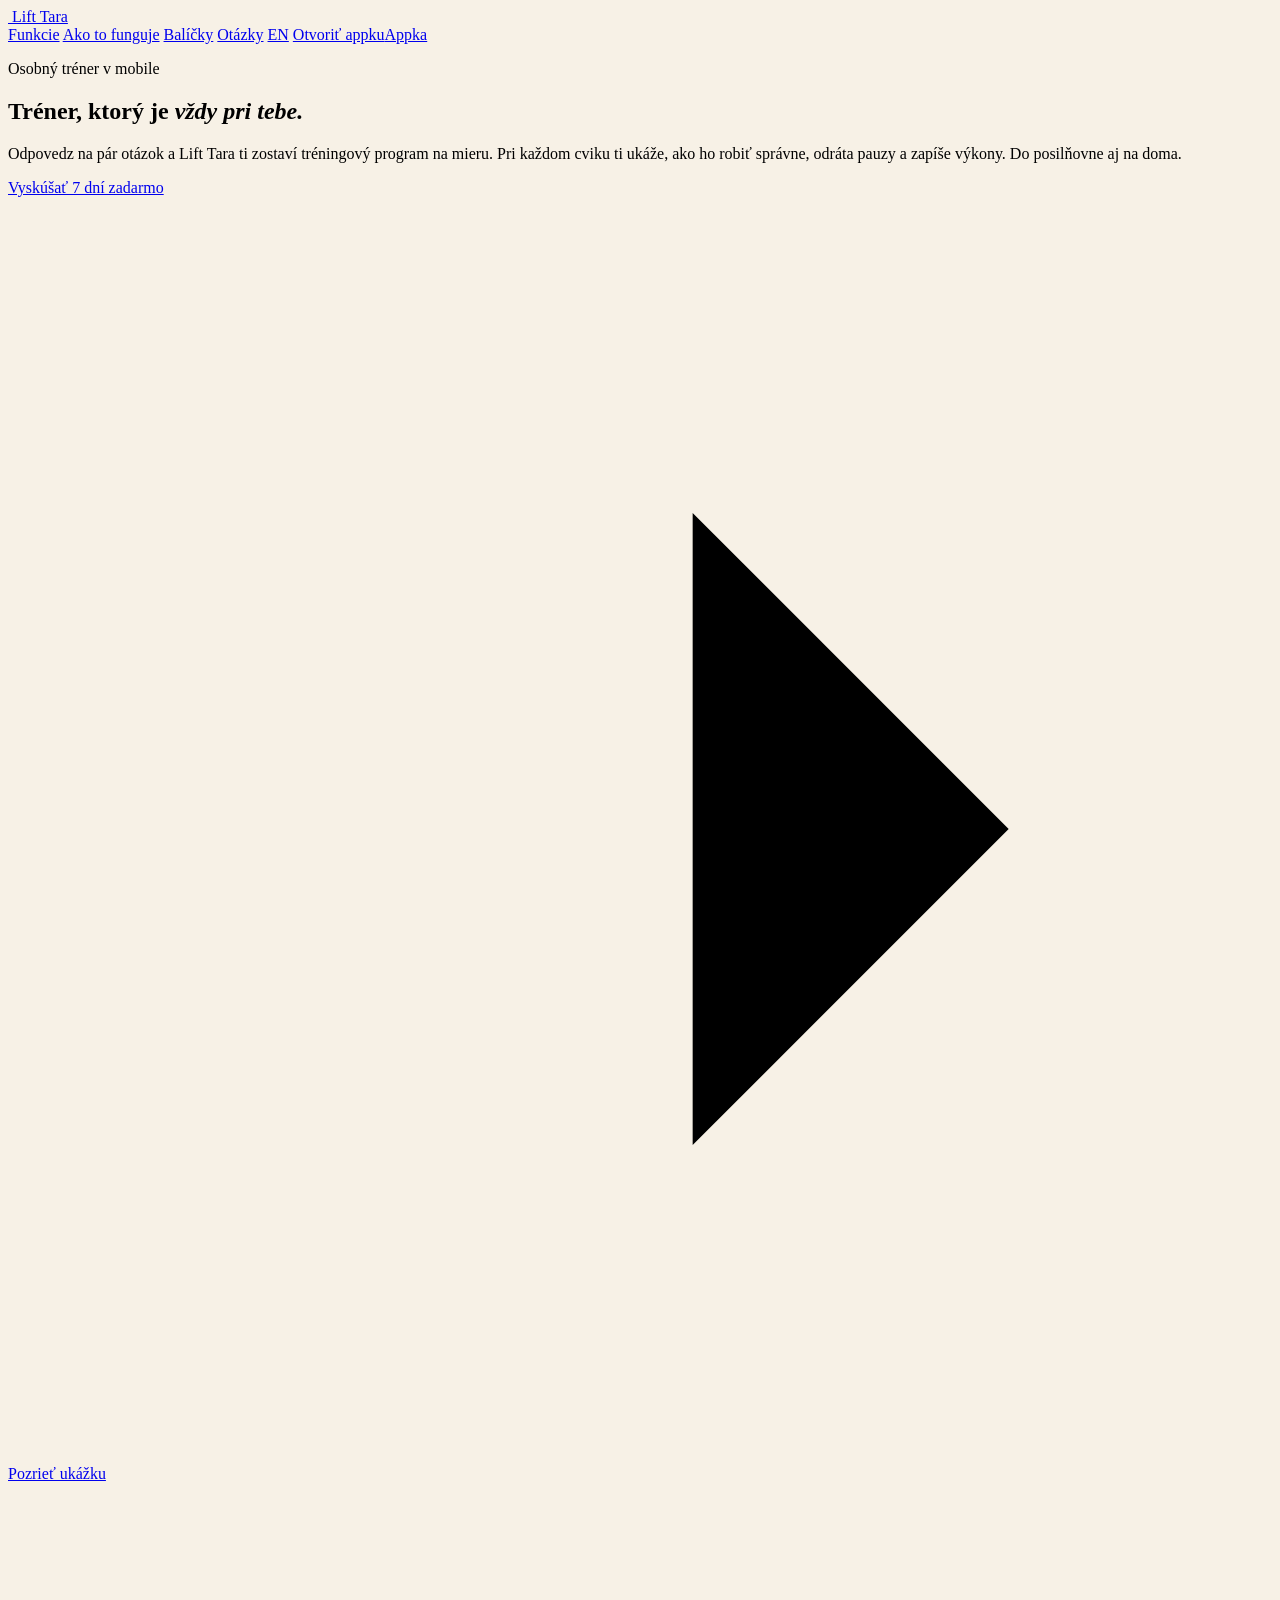
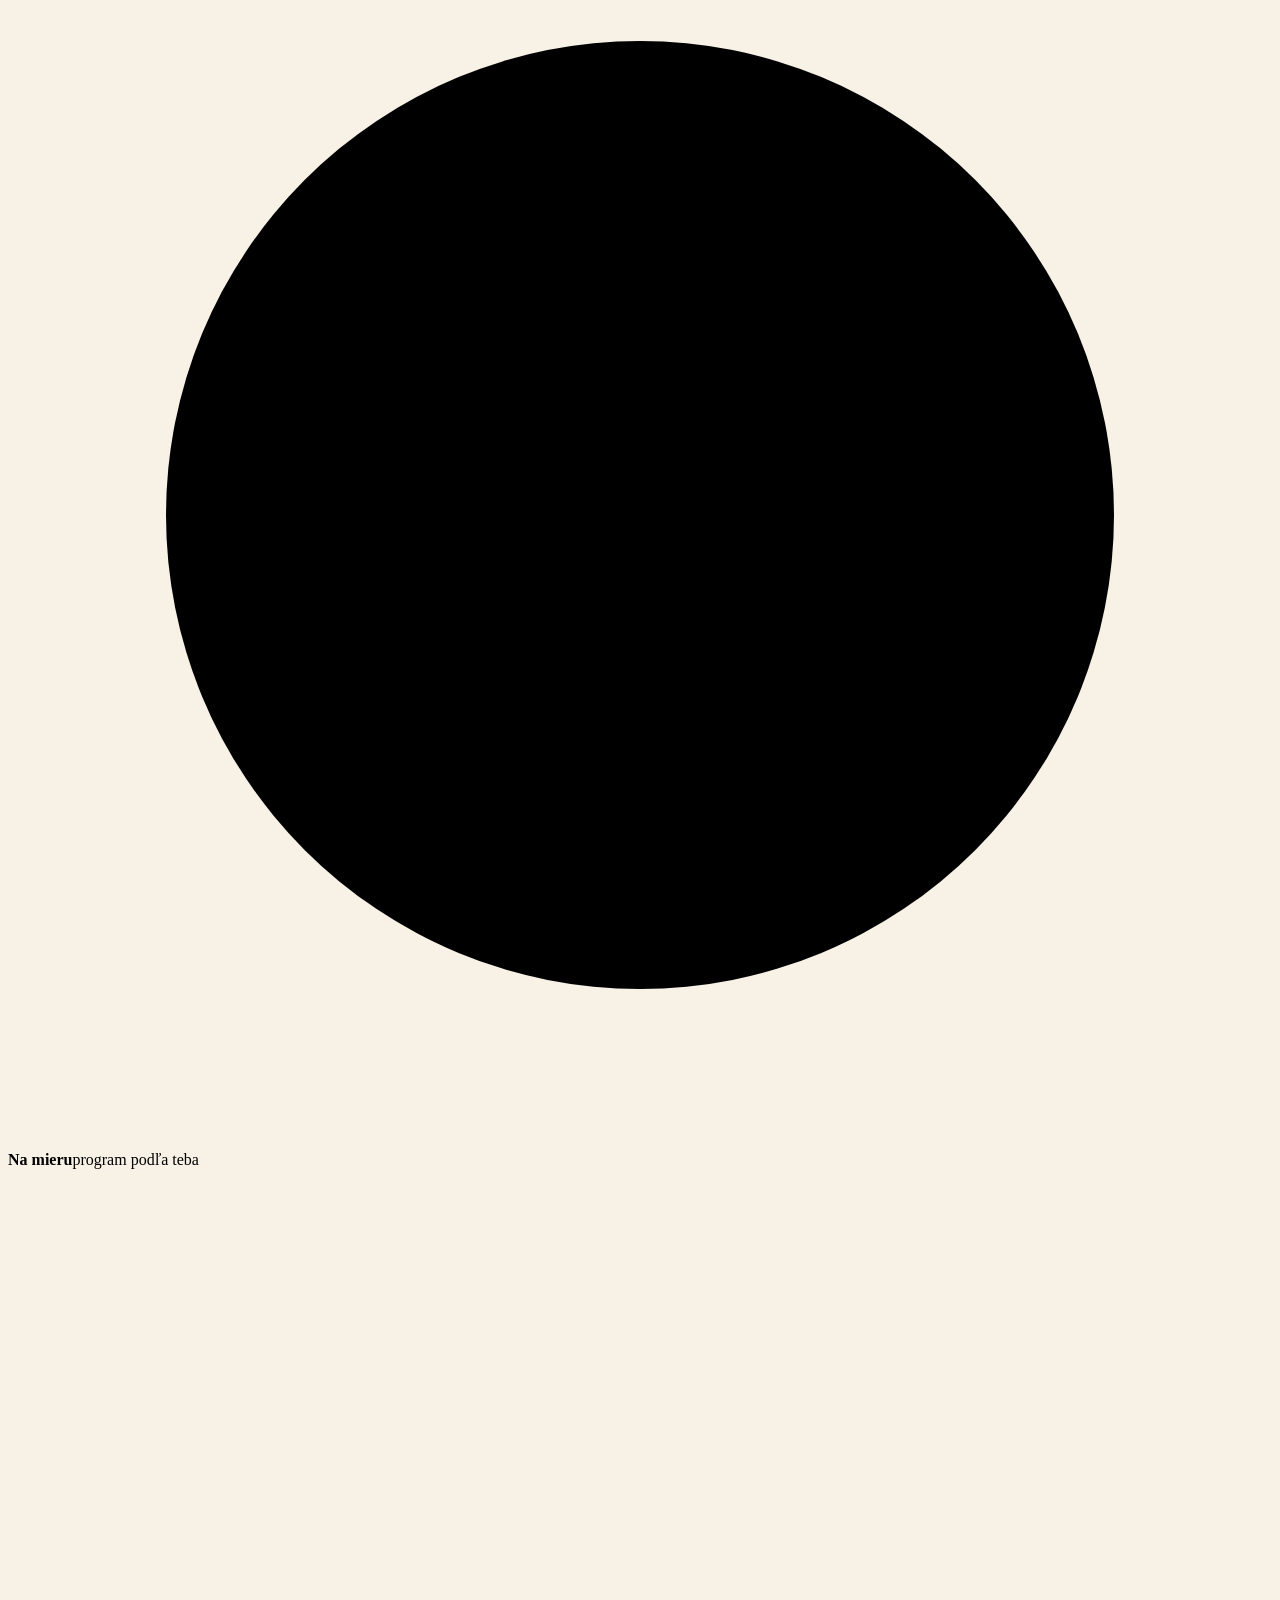
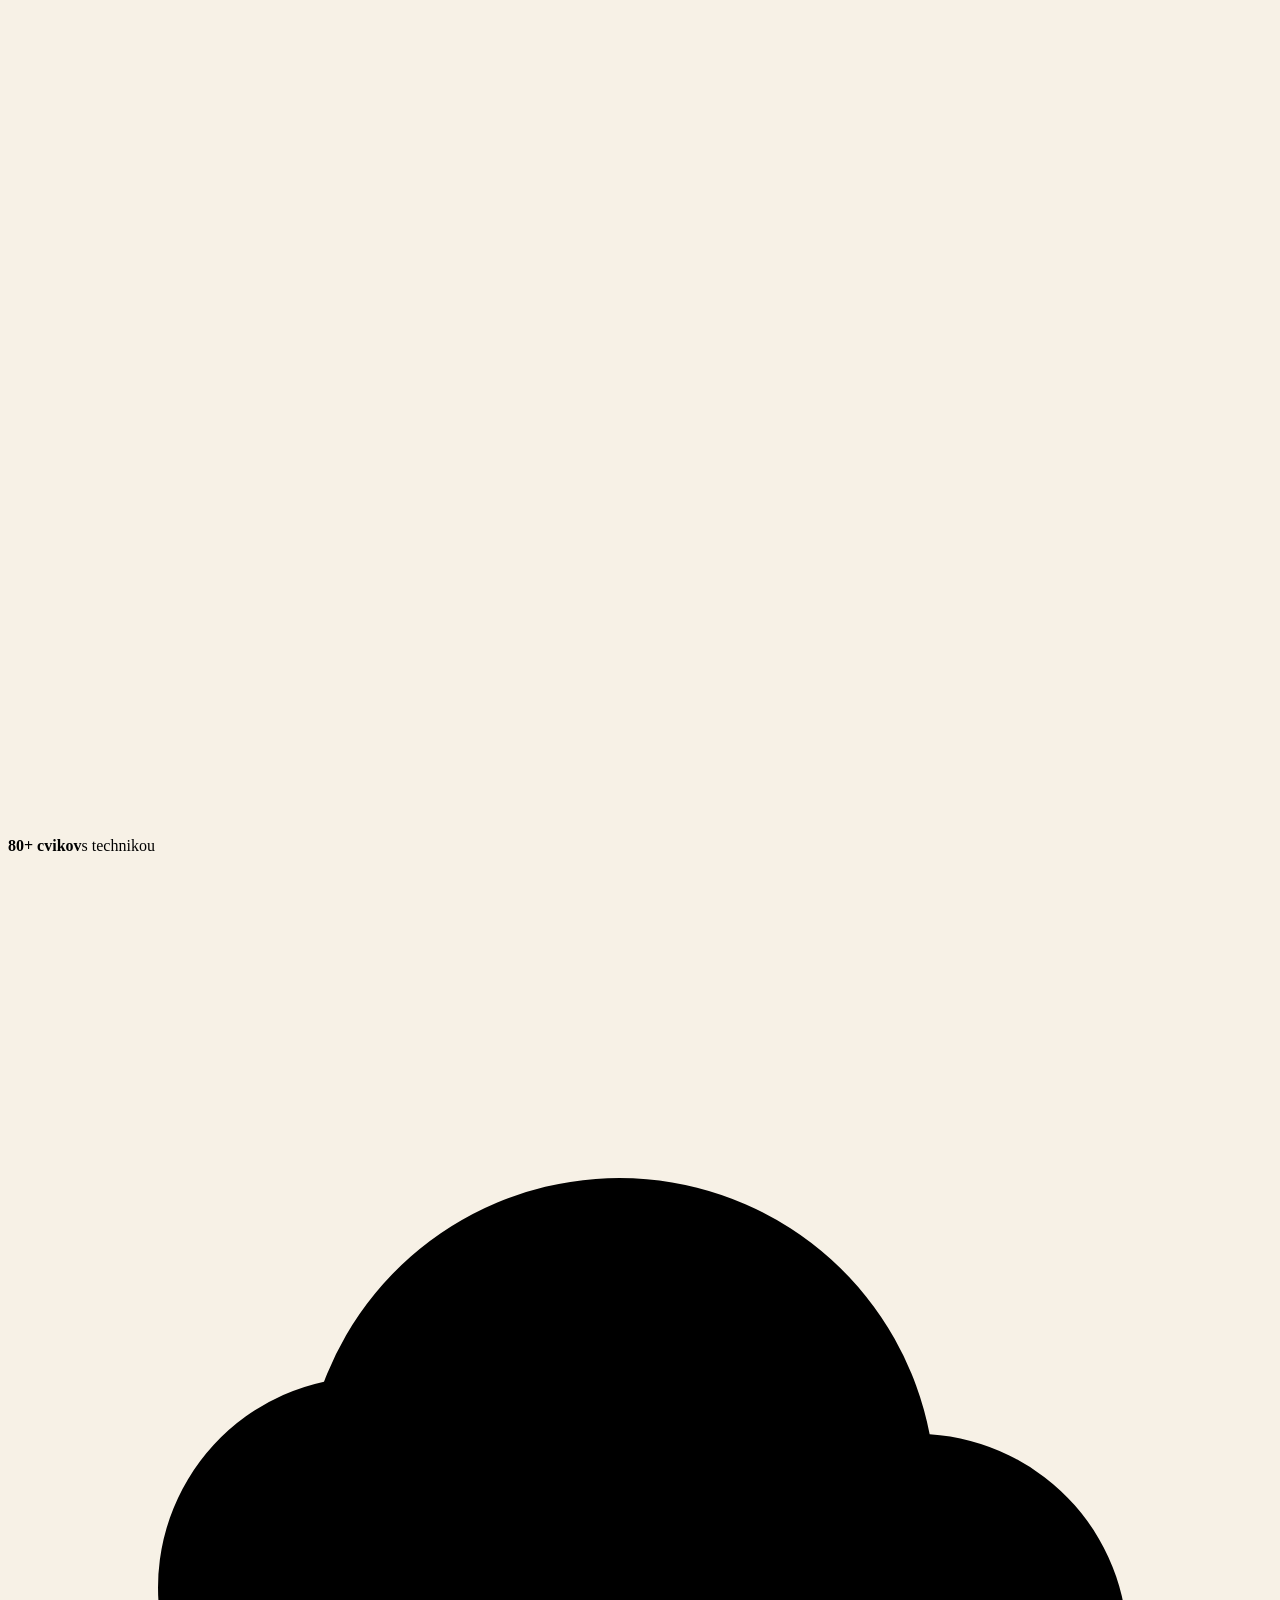
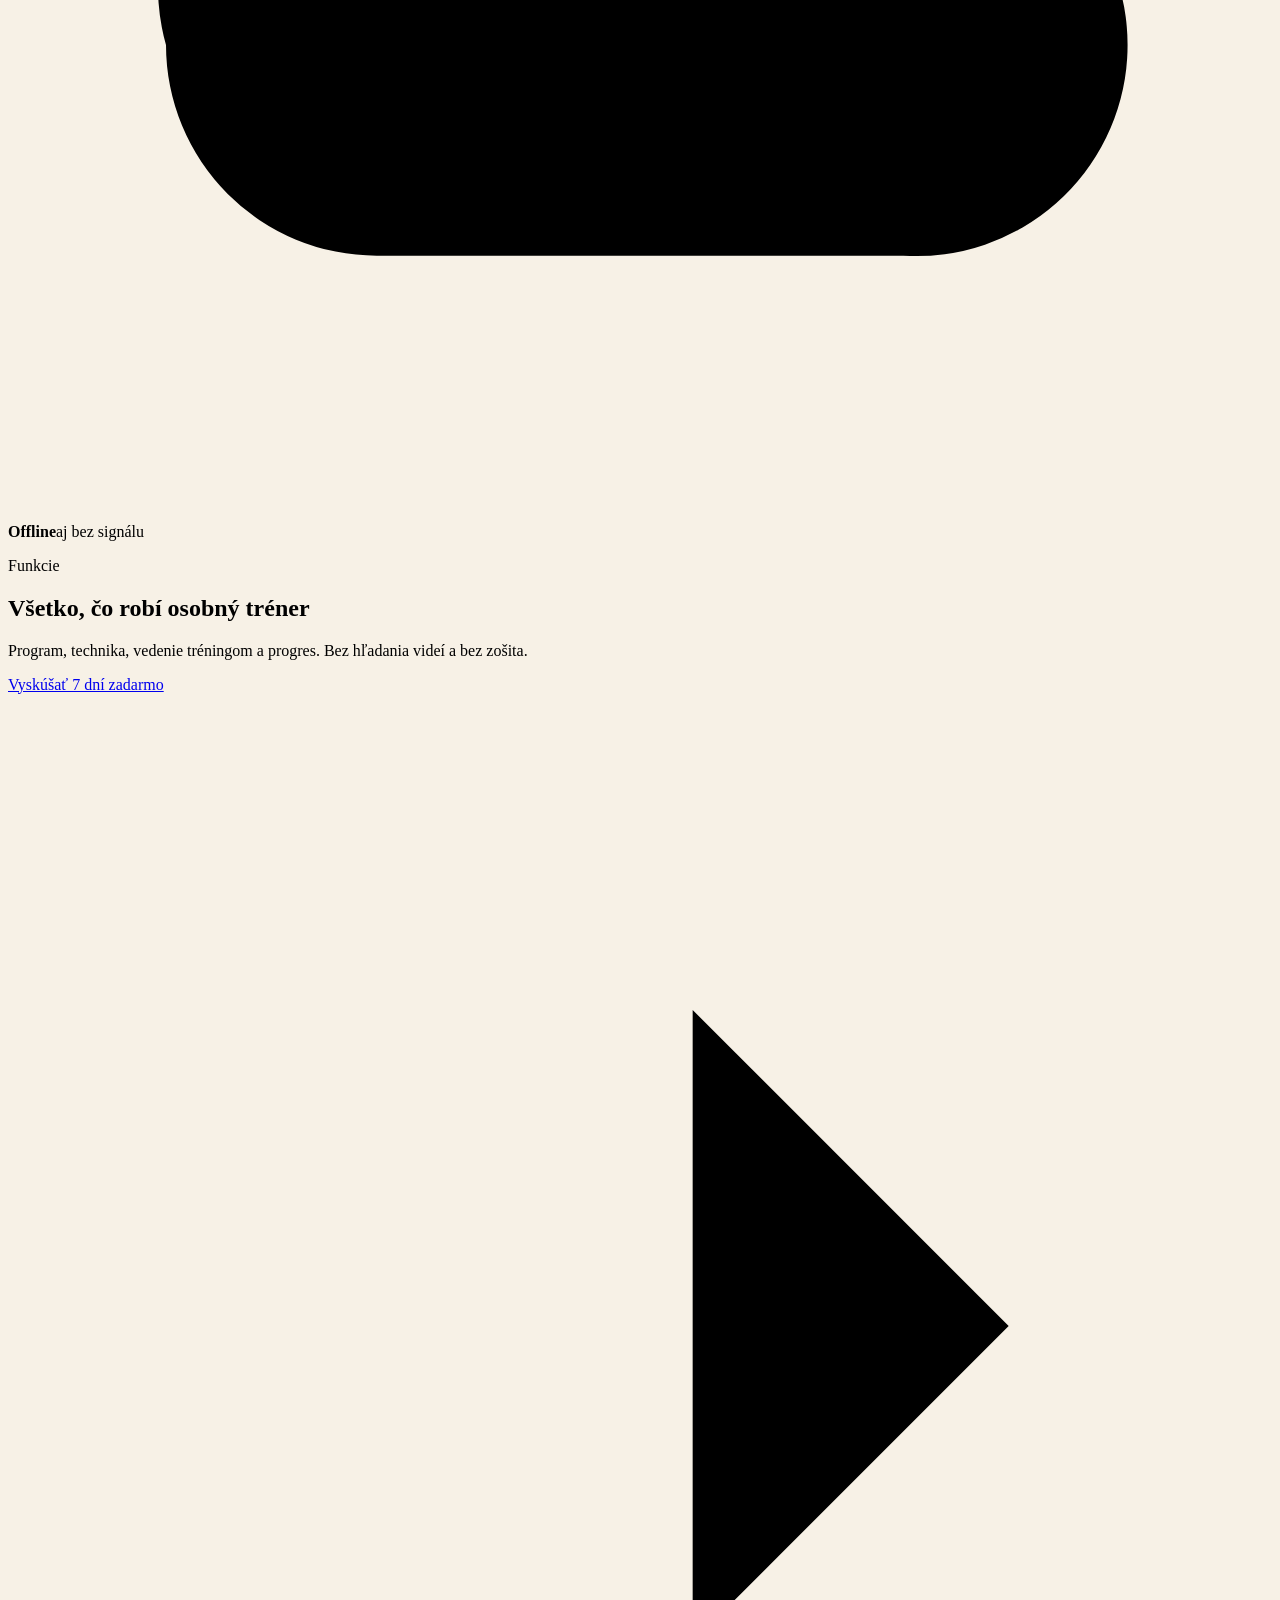
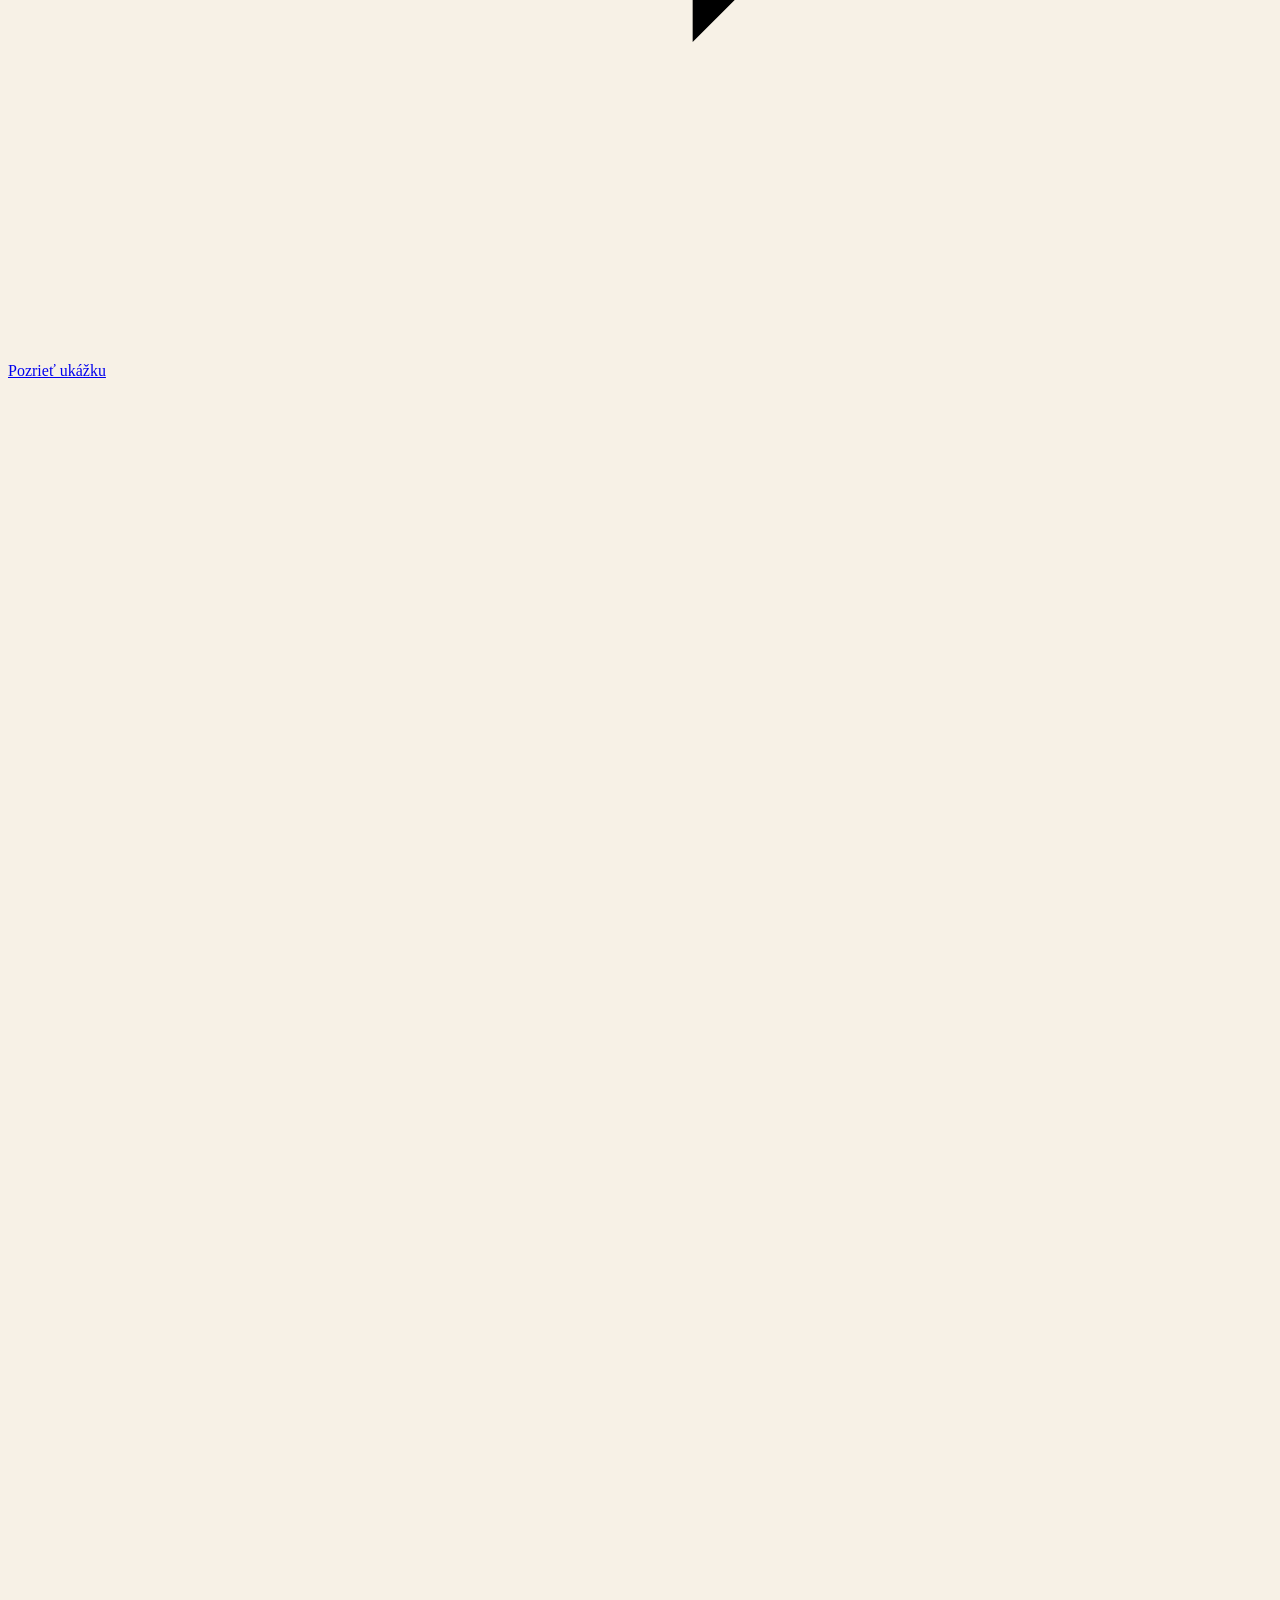
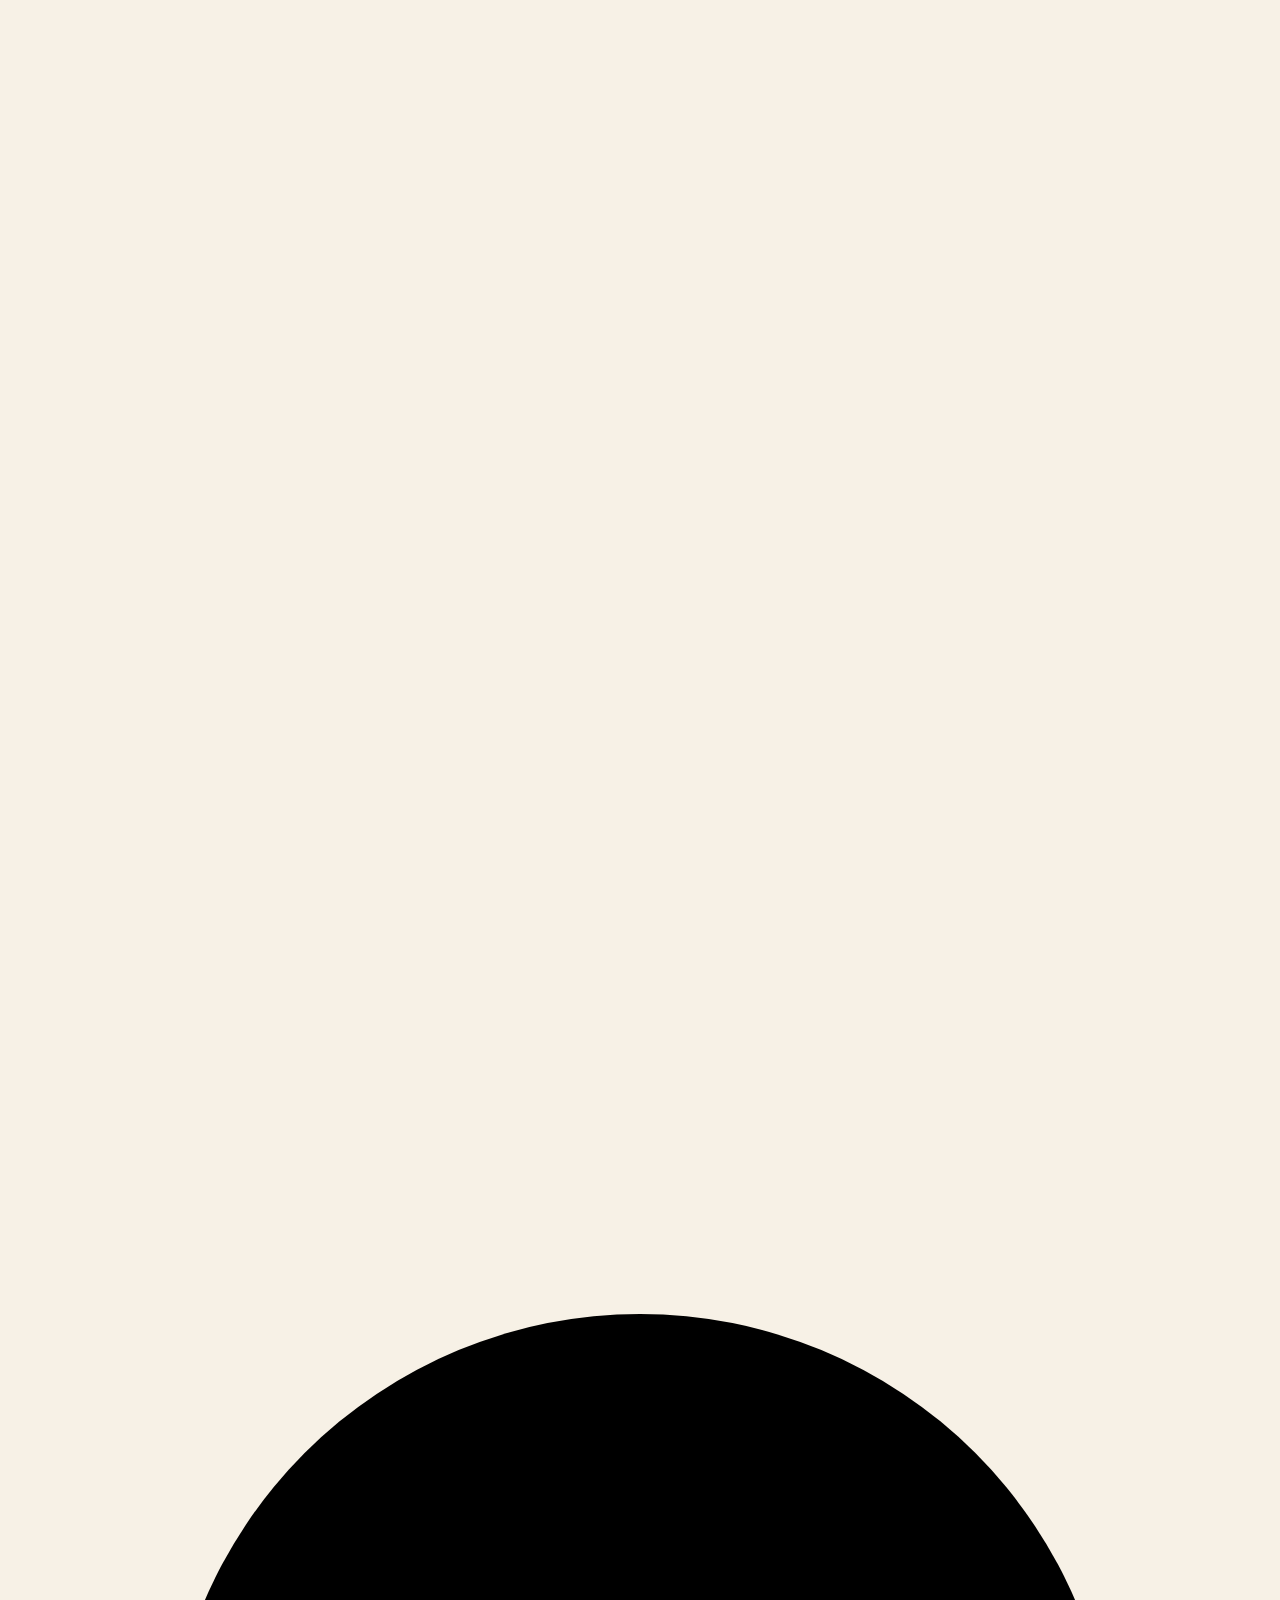
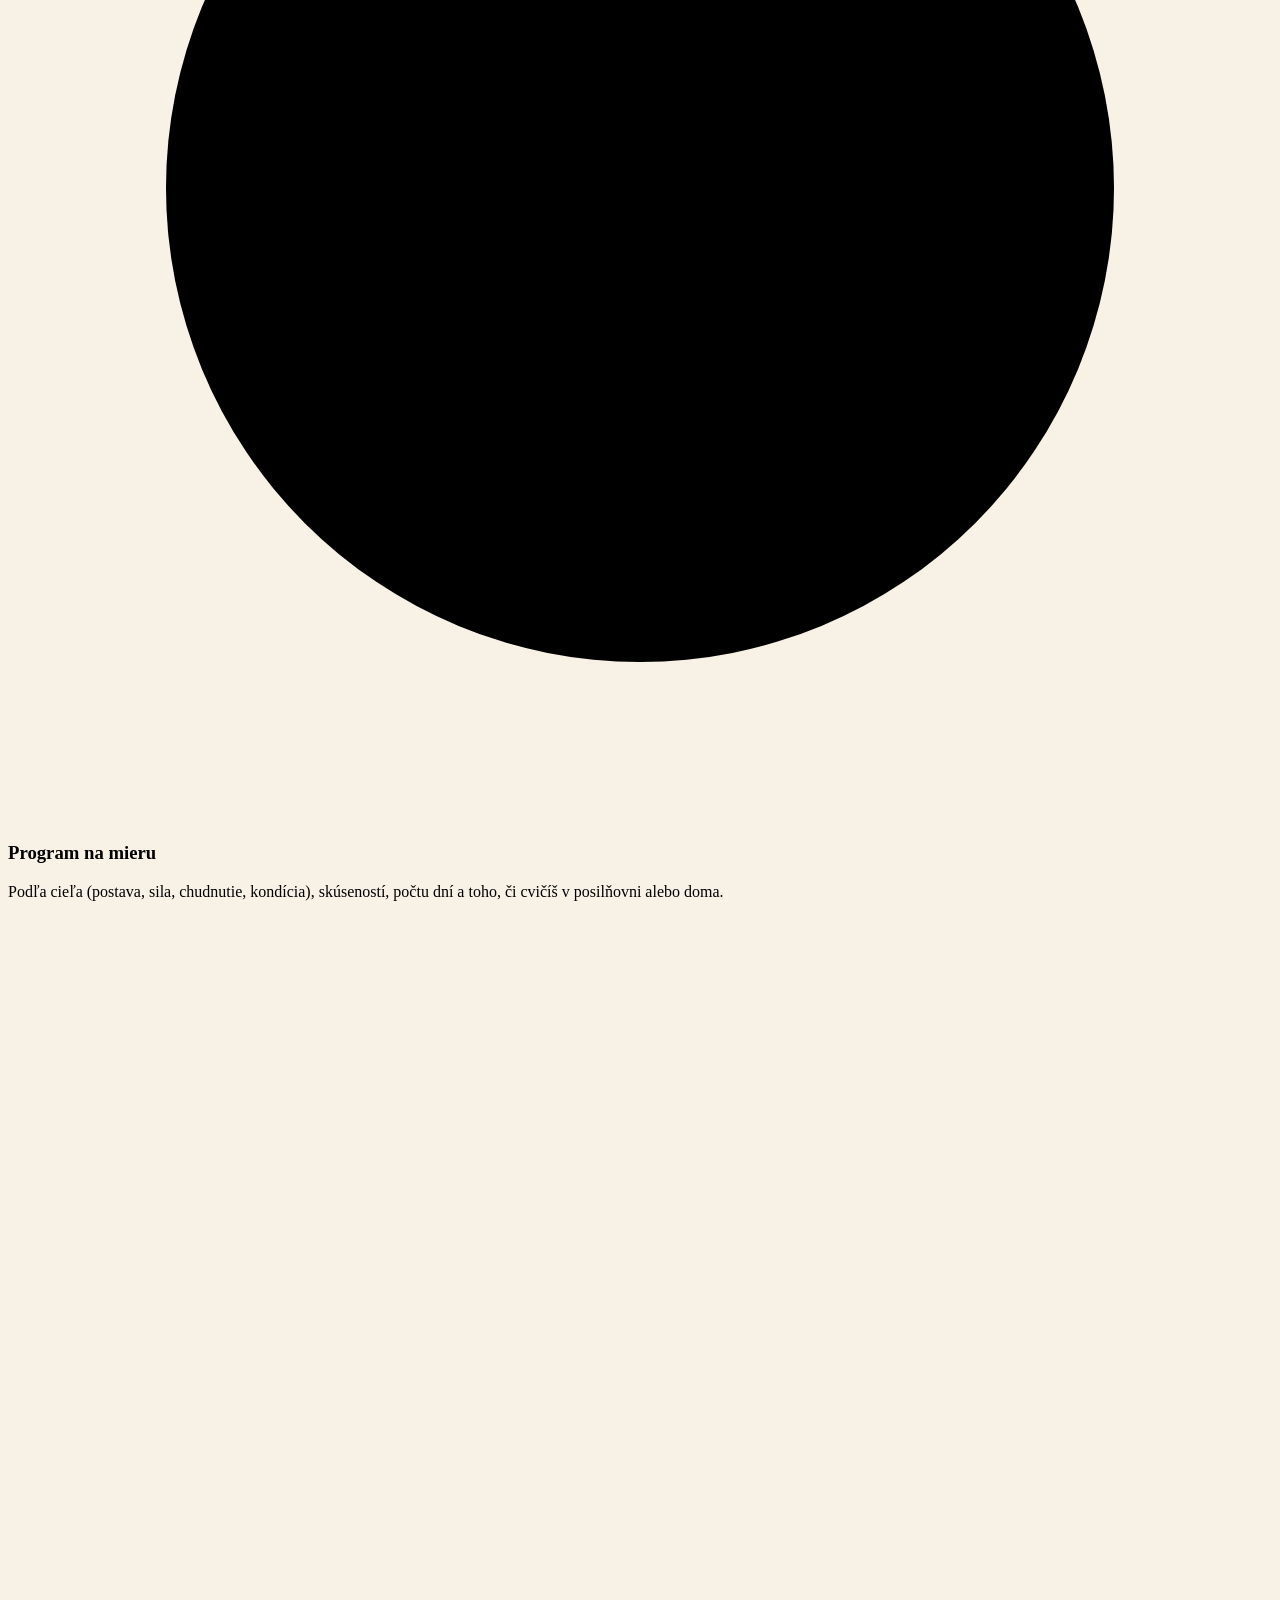
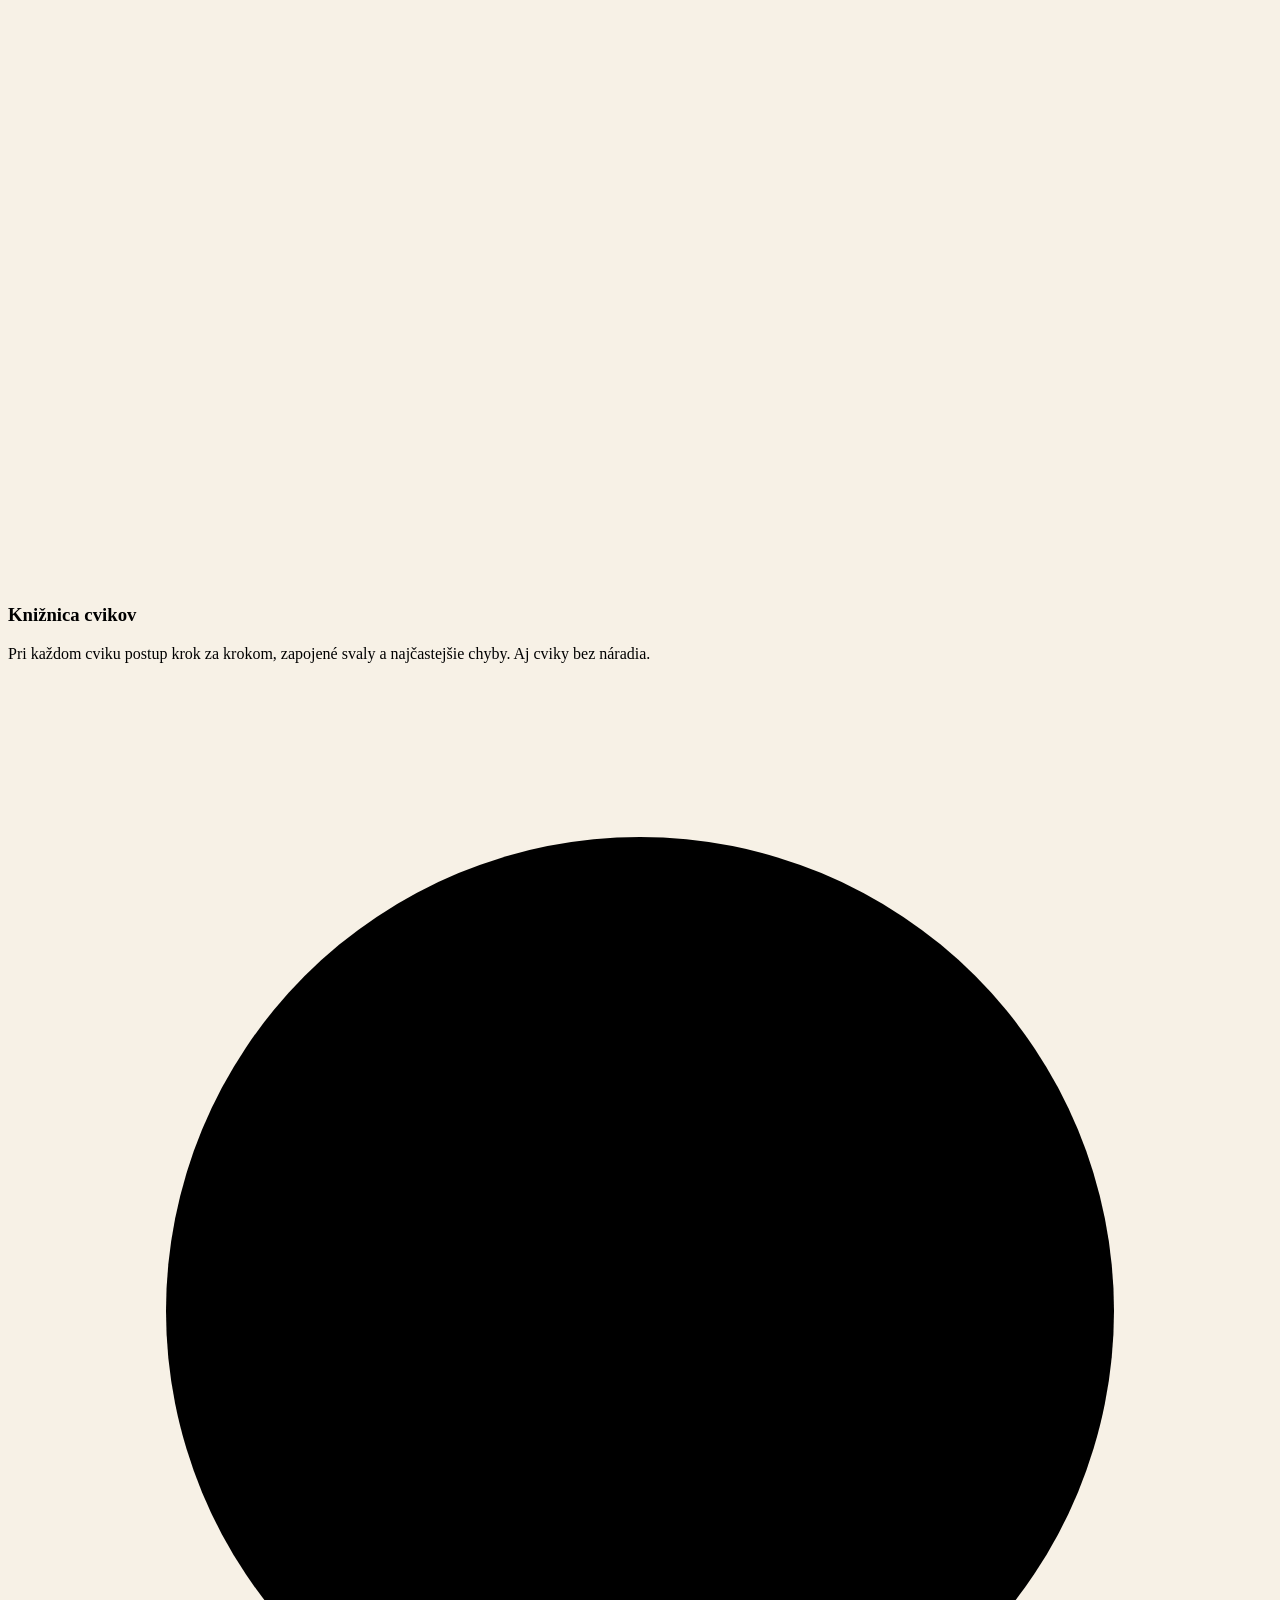
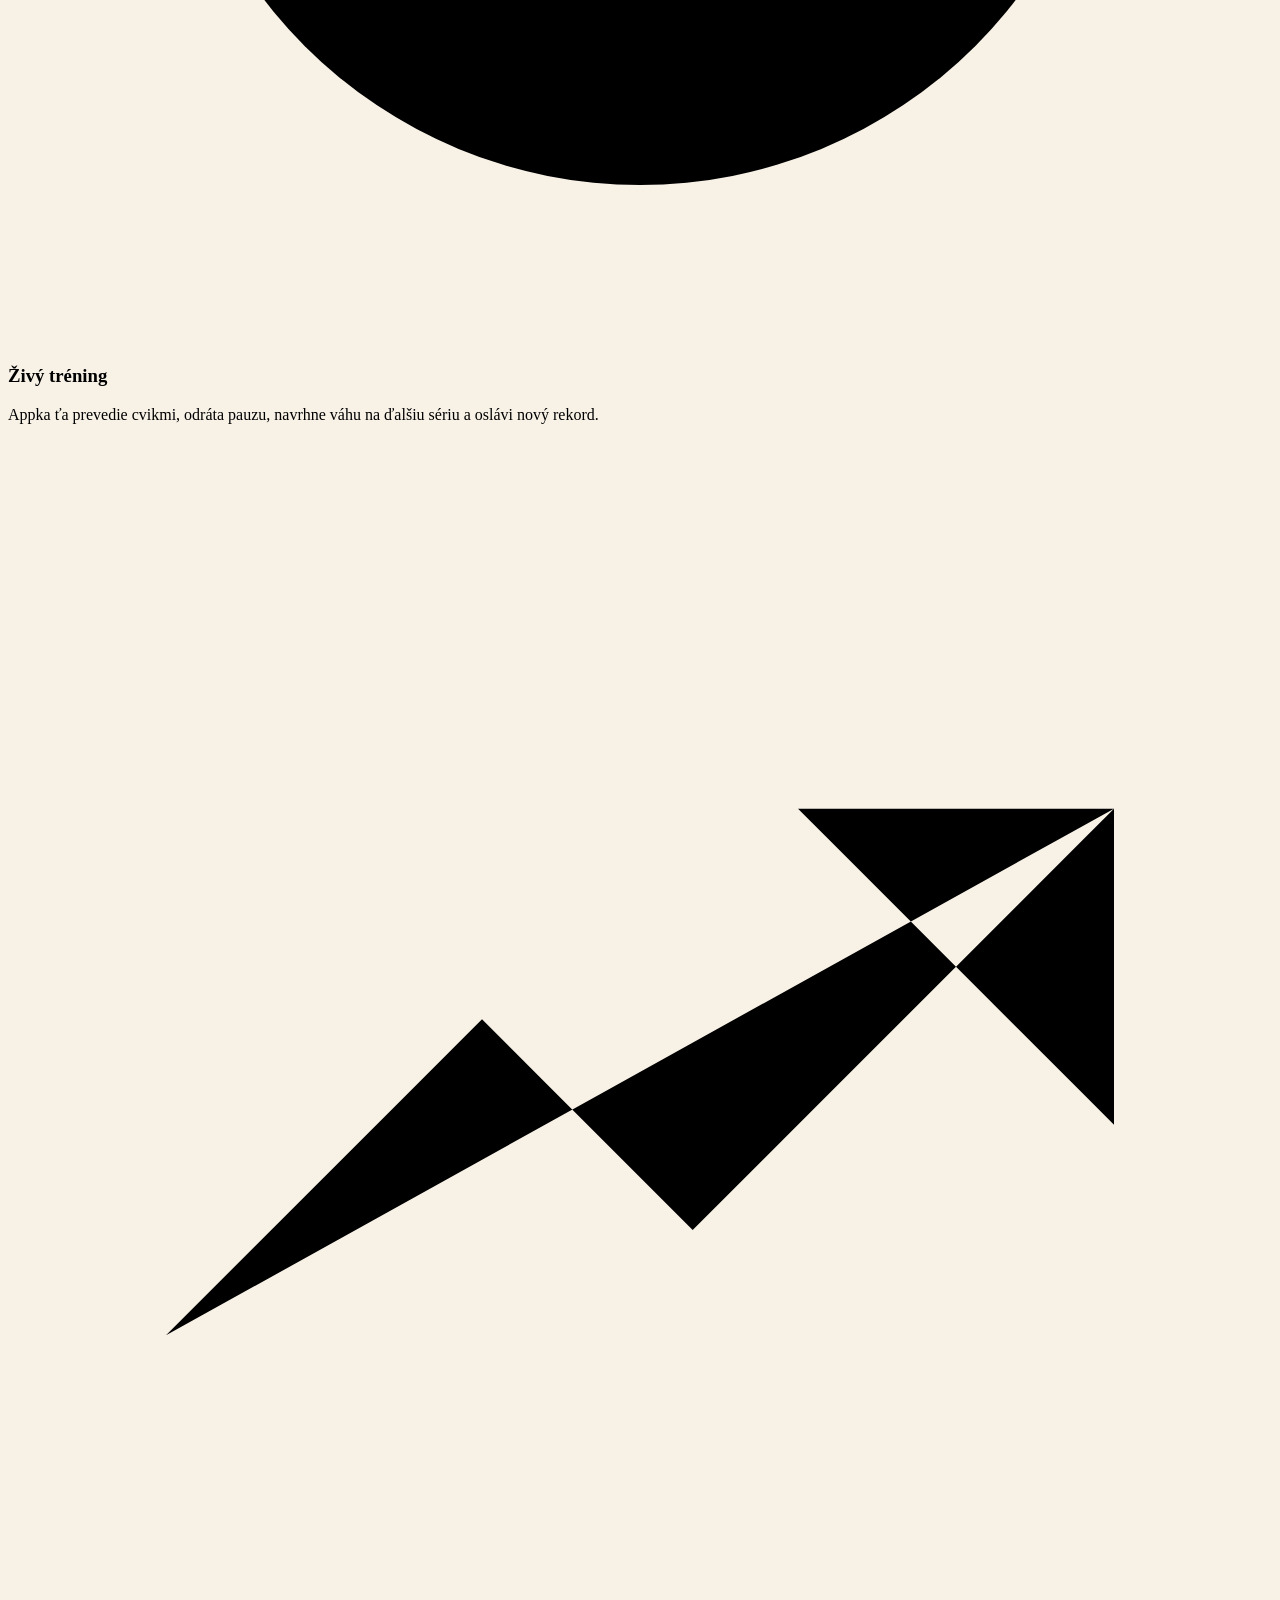
==== index.html @ 12bf4230 "Nový náhľadový obrázok odkazu (Lift Tara namiesto trénerskej verzie) Co-Authored-By: Claude Opus 5.5" ====
<!doctype html>
<html lang="sk">
<head>
  <meta charset="utf-8">
  <meta name="viewport" content="width=device-width, initial-scale=1, viewport-fit=cover">
  <meta http-equiv="Content-Security-Policy" content="default-src 'self'; script-src 'self'; style-src 'self' 'sha256-IAyDNT/6G2NaZTyTSdvAUQ/pFZrWGkqhx0Gfecst/xU='; img-src 'self' data:; font-src 'self'; connect-src 'self'; object-src 'none'; base-uri 'self'; form-action 'self'; upgrade-insecure-requests">
  <title>Lift Tara – osobný tréner v mobile</title>
  <meta name="description" content="Lift Tara je osobný tréner v mobile: tréningový program na mieru tvojmu cieľu, ukážky a technika pri každom cviku, živý tréning a progres. Do posilňovne aj na doma.">
  <meta name="color-scheme" content="dark light">
  <meta name="theme-color" content="#15100e" media="(prefers-color-scheme: dark)">
  <meta name="theme-color" content="#f7f1e6" media="(prefers-color-scheme: light)">
  <link rel="icon" href="icons/icon.svg?v=4" type="image/svg+xml">
  <link rel="apple-touch-icon" href="icons/icon-192.png?v=4">
  <link rel="canonical" href="https://lifttara.github.io/">
  <link rel="alternate" hreflang="sk" href="https://lifttara.github.io/">
  <link rel="alternate" hreflang="en" href="https://lifttara.github.io/en/">
  <link rel="alternate" hreflang="x-default" href="https://lifttara.github.io/">
  <script src="js/lang.js"></script>
  <meta name="robots" content="index, follow, max-image-preview:large">
  <meta property="og:type" content="website">
  <meta property="og:locale" content="sk_SK">
  <meta property="og:site_name" content="Lift Tara">
  <meta property="og:title" content="Lift Tara – osobný tréner v mobile">
  <meta property="og:description" content="Program na mieru, technika pri každom cviku, živý tréning a progres. Vyskúšaj 7 dní zadarmo.">
  <meta property="og:url" content="https://lifttara.github.io/">
  <meta property="og:image" content="https://lifttara.github.io/icons/og.jpg?v=2">
  <meta property="og:image:width" content="1200">
  <meta property="og:image:height" content="630">
  <meta property="og:image:alt" content="Lift Tara">
  <meta name="twitter:card" content="summary_large_image">
  <meta name="twitter:title" content="Lift Tara – osobný tréner v mobile">
  <meta name="twitter:description" content="Program na mieru, technika pri každom cviku, živý tréning a progres. Vyskúšaj 7 dní zadarmo.">
  <meta name="twitter:image" content="https://lifttara.github.io/icons/og.jpg?v=2">
  <link rel="preload" as="image" href="icons/hero.jpg">
  <style>html, body { background: #15100e; } @media (prefers-color-scheme: light) { html, body { background: #f7f1e6; } }</style>
  <link rel="stylesheet" href="css/web.css?v=10">
  <script type="application/ld+json">
[
 {
  "@context": "https://schema.org",
  "@type": "SoftwareApplication",
  "name": "Lift Tara",
  "applicationCategory": "HealthApplication",
  "operatingSystem": "iOS, Android, Windows, macOS (web app)",
  "url": "https://lifttara.github.io/",
  "image": "https://lifttara.github.io/icons/icon-512.png",
  "inLanguage": "sk",
  "description": "Lift Tara je osobný tréner v mobile: tréningový program na mieru tvojmu cieľu, ukážky a technika pri každom cviku, živý tréning a progres. Do posilňovne aj na doma.",
  "offers": [{"@type": "Offer", "name": "Basic", "price": "4.99", "priceCurrency": "EUR"}, {"@type": "Offer", "name": "Medium", "price": "9.99", "priceCurrency": "EUR"}, {"@type": "Offer", "name": "Pro", "price": "14.99", "priceCurrency": "EUR"}]
 },
 {
  "@context": "https://schema.org",
  "@type": "FAQPage",
  "mainEntity": [
 {
  "@type": "Question",
  "name": "Je Lift Tara vhodná pre začiatočníkov?",
  "acceptedAnswer": {
   "@type": "Answer",
   "text": "Áno. V dotazníku zvolíš „Začiatočník“ a dostaneš jednoduchší program s menej sériami. Pri každom cviku je postup krok za krokom a najčastejšie chyby."
  }
 },
 {
  "@type": "Question",
  "name": "Musím chodiť do posilňovne?",
  "acceptedAnswer": {
   "@type": "Answer",
   "text": "Nie. Program sa dá zostaviť aj na doma s jednoručkami alebo úplne bez náradia."
  }
 },
 {
  "@type": "Question",
  "name": "Aký je rozdiel medzi balíčkami?",
  "acceptedAnswer": {
   "@type": "Answer",
   "text": "Basic má hotový program na celé telo, knižnicu cvikov a živý tréning. Medium pridá program na mieru tvojmu cieľu, vlastné tréningy a celý progres. Pro je plná verzia s AI asistentom, ktorého pripravujeme."
  }
 },
 {
  "@type": "Question",
  "name": "Môžem balíček zmeniť alebo zrušiť?",
  "acceptedAnswer": {
   "@type": "Answer",
   "text": "Áno, kedykoľvek v appke v Nastaveniach → Predplatné alebo cez odkaz v e-maile. Ak zrušíš počas 7 dní zadarmo, nezaplatíš nič. Tvoje dáta ostanú uložené."
  }
 },
 {
  "@type": "Question",
  "name": "Treba appku sťahovať z App Store alebo Google Play?",
  "acceptedAnswer": {
   "@type": "Answer",
   "text": "Nie. Lift Tara je webová aplikácia – otvoríš ju v prehliadači a jedným ťuknutím ju pridáš na plochu. Potom sa správa ako bežná appka."
  }
 },
 {
  "@type": "Question",
  "name": "Funguje appka aj bez internetu?",
  "acceptedAnswer": {
   "@type": "Answer",
   "text": "Áno. Tréning aj zápis výkonov fungujú offline a zmeny sa zosynchronizujú, keď sa pripojíš."
  }
 },
 {
  "@type": "Question",
  "name": "Môžem ju používať na mobile aj na počítači?",
  "acceptedAnswer": {
   "@type": "Answer",
   "text": "Áno. Po prihlásení sa program, tréningy aj progres synchronizujú medzi všetkými tvojimi zariadeniami."
  }
 }
]
 }
]
  </script>
</head>
<body>
  <header class="site-top" id="top">
    <div class="wrap">
      <a href="#" class="brand"><img src="icons/icon.svg?v=4" alt=""> Lift Tara</a>
      <nav class="menu" aria-label="Hlavné menu">
        <a href="#funkcie">Funkcie</a>
        <a href="#ako">Ako to funguje</a>
        <a href="#balicky">Balíčky</a>
        <a href="#faq">Otázky</a>
        <a href="en/" class="btn small lang" hreflang="en" lang="en" data-lang="en" aria-label="English version">EN</a>
        <a href="https://lifttara.github.io/app/?lang=sk" class="btn small"><span class="lg">Otvoriť appku</span><span class="sm">Appka</span></a>
      </nav>
    </div>
  </header>

  <main>
    <section class="hero-section">
      <div class="hero-bg" aria-hidden="true"></div>
      <div class="wrap hero-in">
        <p class="eyebrow">Osobný tréner v mobile</p>
        <h1>Tréner, ktorý je <em>vždy pri tebe.</em></h1>
        <p class="lead">Odpovedz na pár otázok a Lift Tara ti zostaví tréningový program na mieru. Pri každom cviku ti ukáže, ako ho robiť správne, odráta pauzy a zapíše výkony. Do posilňovne aj na doma.</p>
        <div class="actions">
          <a href="#balicky" class="btn primary sheen">Vyskúšať 7 dní zadarmo <svg class="i" viewBox="0 0 24 24" aria-hidden="true"><path d="M5 12h14M13 6l6 6-6 6"/></svg></a>
          <a href="https://lifttara.github.io/app/?demo&amp;lang=sk" class="btn glass">Pozrieť ukážku</a>
        </div>
        <div class="tiles"><div class="tile"><span class="ti"><svg class="i" viewBox="0 0 24 24" aria-hidden="true"><circle cx="12" cy="12" r="9"/><circle cx="12" cy="12" r="5"/><circle cx="12" cy="12" r="1.2"/></svg></span><div><b>Na mieru</b><span>program podľa teba</span></div></div><div class="tile"><span class="ti"><svg class="i" viewBox="0 0 24 24" aria-hidden="true"><path d="M6.5 6.5v11M17.5 6.5v11M3.5 9v6M20.5 9v6M6.5 12h11"/></svg></span><div><b>80+ cvikov</b><span>s technikou</span></div></div><div class="tile"><span class="ti"><svg class="i" viewBox="0 0 24 24" aria-hidden="true"><path d="M3 15a4 4 0 0 0 4 4h10a4 4 0 0 0 .5-8A6 6 0 0 0 6 10a4 4 0 0 0-3 5z"/></svg></span><div><b>Offline</b><span>aj bez signálu</span></div></div></div>
      </div>
      <span class="scroll-hint" aria-hidden="true"></span>
    </section>

    <section id="funkcie" class="section">
      <div class="wrap">
        <div class="app-head rv">
          <div>
            <p class="eyebrow">Funkcie</p>
            <h2>Všetko, čo robí osobný tréner</h2>
            <p class="lead">Program, technika, vedenie tréningom a progres. Bez hľadania videí a bez zošita.</p>
            <div class="actions"><a href="#balicky" class="btn primary">Vyskúšať 7 dní zadarmo <svg class="i" viewBox="0 0 24 24" aria-hidden="true"><path d="M5 12h14M13 6l6 6-6 6"/></svg></a><a href="https://lifttara.github.io/app/?demo&amp;lang=sk" class="btn">Pozrieť ukážku</a></div>
          </div>
          <div class="phones" aria-hidden="true">
            <figure class="phone"><img src="icons/screens/a-program.jpg" alt="" loading="lazy" width="600" height="1300"></figure>
            <figure class="phone main"><img src="icons/screens/a-today.jpg" alt="" loading="lazy" width="600" height="1300"></figure>
            <figure class="phone"><img src="icons/screens/a-ex.jpg" alt="" loading="lazy" width="600" height="1300"></figure>
          </div>
        </div>
        <div class="feat-grid">
          <article class="card feat rv"><span class="ic"><svg class="i" viewBox="0 0 24 24" aria-hidden="true"><circle cx="12" cy="12" r="9"/><circle cx="12" cy="12" r="5"/><circle cx="12" cy="12" r="1.2"/></svg></span><h3>Program na mieru</h3><p>Podľa cieľa (postava, sila, chudnutie, kondícia), skúseností, počtu dní a toho, či cvičíš v posilňovni alebo doma.</p></article>
          <article class="card feat rv"><span class="ic"><svg class="i" viewBox="0 0 24 24" aria-hidden="true"><path d="M6.5 6.5v11M17.5 6.5v11M3.5 9v6M20.5 9v6M6.5 12h11"/></svg></span><h3>Knižnica cvikov</h3><p>Pri každom cviku postup krok za krokom, zapojené svaly a najčastejšie chyby. Aj cviky bez náradia.</p></article>
          <article class="card feat rv"><span class="ic"><svg class="i" viewBox="0 0 24 24" aria-hidden="true"><circle cx="12" cy="12" r="9"/><path d="M10 8.5v7l5.5-3.5z"/></svg></span><h3>Živý tréning</h3><p>Appka ťa prevedie cvikmi, odráta pauzu, navrhne váhu na ďalšiu sériu a oslávi nový rekord.</p></article>
          <article class="card feat rv"><span class="ic"><svg class="i" viewBox="0 0 24 24" aria-hidden="true"><path d="M3 17l6-6 4 4 8-8M15 7h6v6"/></svg></span><h3>Rekordy a progres</h3><p>Najlepšia séria pri každom cviku, graf výkonu a história všetkých tréningov.</p></article>
          <article class="card feat rv"><span class="ic"><svg class="i" viewBox="0 0 24 24" aria-hidden="true"><path d="M4 8h3l2-3h6l2 3h3v11H4z"/><circle cx="12" cy="13" r="3.5"/></svg></span><h3>Merania a fotky</h3><p>Váha, obvody a fotky progresu na jednom mieste, s grafom vývoja.</p></article>
          <article class="card feat rv"><span class="ic"><svg class="i" viewBox="0 0 24 24" aria-hidden="true"><path d="M19.5 14.6A7.8 7.8 0 1 1 9.4 4.5a6.3 6.3 0 0 0 10.1 10.1z"/></svg></span><h3>Návyky</h3><p>Kroky, voda a spánok za pár sekúnd denne, s vlastnými cieľmi.</p></article>
          <article class="card feat rv"><span class="ic"><svg class="i" viewBox="0 0 24 24" aria-hidden="true"><path d="M9 5h10M9 12h10M9 19h10M5 5h.01M5 12h.01M5 19h.01"/></svg></span><h3>Obmedzenia</h3><p>Bolí ťa chrbát, kolená alebo ramená? Program vynechá cviky, ktoré by ich zaťažovali.</p></article>
          <article class="card feat rv"><span class="ic"><svg class="i" viewBox="0 0 24 24" aria-hidden="true"><path d="M3 15a4 4 0 0 0 4 4h10a4 4 0 0 0 .5-8A6 6 0 0 0 6 10a4 4 0 0 0-3 5z"/></svg></span><h3>Mobil aj počítač</h3><p>Po prihlásení sa všetko synchronizuje. Funguje aj offline, v slovenčine aj angličtine.</p></article>
        </div>
      </div>
    </section>

    <section id="trening" class="section alt">
      <div class="wrap">
        <div class="app-head reverse rv">
          <div>
            <p class="eyebrow">Počas tréningu</p>
            <h2>Tréning krok za krokom</h2>
            <p class="lead">Ťukni na „Začať tréning“ a appka ťa vedie. Vidíš, čo cvičiť, koľko sérií a s akou váhou. Po sérii odráta pauzu a po tréningu ukáže, ako si sa zlepšil.</p>
            <ul class="checks"><li>Časovač pauzy medzi sériami</li><li>Návrh váhy podľa minulého tréningu</li><li>Oslava osobného rekordu</li><li>Súhrn: čas, série a zdvihnuté kilá</li></ul>
          </div>
          <div class="phones two" aria-hidden="true">
            <figure class="phone main"><img src="icons/screens/a-live.jpg" alt="" loading="lazy" width="600" height="1300"></figure>
            <figure class="phone"><img src="icons/screens/a-progress.jpg" alt="" loading="lazy" width="600" height="1300"></figure>
          </div>
        </div>
      </div>
    </section>

    <section id="greta" class="section">
      <div class="wrap greta-sec">
        <div class="greta-photo rv"><img src="icons/greta/flex.jpg" alt="Babka Greta ukazuje biceps" loading="lazy" width="520" height="578"><span class="tag">BABKA GRETA</span></div>
        <div class="rv">
          <p class="eyebrow">Tvoja motivácia</p>
          <h2>Zoznám sa s babkou Gretou</h2>
          <p class="lead">Greta je maskot Lift Tara. Každý deň ťa v appke prehovorí krátkou hláškou. Program ti zostaví Lift Tara, Greta ťa len nenechá vynechať.</p>
          <div class="quotes">
            <div class="quote-b"><img src="icons/greta/avatar.jpg" alt="" width="44" height="44" loading="lazy"><p>„Kolená von, hrudník hore. Ja drepujem hlbšie aj s vrecom zemiakov.“</p></div>
            <div class="quote-b"><img src="icons/greta/avatar.jpg" alt="" width="44" height="44" loading="lazy"><p>„Rekordy sa nerobia na gauči.“</p></div>
            <div class="quote-b"><img src="icons/greta/avatar.jpg" alt="" width="44" height="44" loading="lazy"><p>„Nevynechávaj. Vymeň. Kto hľadá, nájde spôsob.“</p></div>
          </div>
        </div>
      </div>
    </section>

    <section id="ako" class="section alt">
      <div class="wrap">
        <div class="section-head center rv"><p class="eyebrow">Ako to funguje</p><h2>Začneš za minútu</h2></div>
        <div class="grid3">
          <div class="card step rv"><span class="num">01</span><h3>Vyplň dotazník</h3><p>Cieľ, skúsenosti, koľko dní v týždni chceš cvičiť a kde. Trvá to minútu.</p></div>
          <div class="card step rv"><span class="num">02</span><h3>Dostaneš program</h3><p>Lift Tara zostaví tréningové dni na mieru, so sériami, opakovaniami a pauzami.</p></div>
          <div class="card step rv"><span class="num">03</span><h3>Cvič a sleduj progres</h3><p>Appka ťa prevedie každým tréningom, zapíše výkony a ukáže rekordy.</p></div>
        </div>
      </div>
    </section>

    <section id="balicky" class="section">
      <div class="wrap">
        <div class="section-head center rv"><p class="eyebrow">Balíčky</p><h2>Vyber si, ako veľmi ťa má viesť</h2><p class="lead mx-auto">Každý balíček má 7 dní zadarmo. Zrušiť alebo zmeniť ho môžeš kedykoľvek.</p></div>
        <div class="tiers">
          <article class="card price-card tier tier-basic rv">
            
            <h3>Basic</h3>
            <p class="muted tier-sub">Pre začiatok s hotovým programom.</p>
            <p class="price">4,99 € <span>/ mesiac</span></p>
            <ul class="checks"><li><span>Knižnica 80+ cvikov s technikou a chybami</span></li><li><span>Hotový program na celé telo</span></li><li><span>Živý tréning s časovačom pauzy</span></li><li><span>Zápis výkonov a osobné rekordy</span></li><li><span>Mobil aj počítač, funguje offline</span></li></ul>
            <a href="https://lifttara.github.io/app/?plan=basic&amp;lang=sk" class="btn">Vyskúšať 7 dní zadarmo <svg class="i" viewBox="0 0 24 24" aria-hidden="true"><path d="M5 12h14M13 6l6 6-6 6"/></svg></a>
          </article>
          <article class="card price-card tier tier-medium featured rv">
            <span class="badge">Najobľúbenejší</span>
            <h3>Medium</h3>
            <p class="muted tier-sub">Program na mieru presne pre teba.</p>
            <p class="price">9,99 € <span>/ mesiac</span></p>
            <ul class="checks"><li><span>Všetko z Basic</span></li><li><span>Program na mieru podľa cieľa, miesta a obmedzení</span></li><li><span>2 až 5 tréningových dní, zmena kedykoľvek</span></li><li><span>Vlastné tréningy z knižnice cvikov</span></li><li><span>Grafy, merania, fotky progresu a návyky</span></li></ul>
            <a href="https://lifttara.github.io/app/?plan=medium&amp;lang=sk" class="btn primary">Vyskúšať 7 dní zadarmo <svg class="i" viewBox="0 0 24 24" aria-hidden="true"><path d="M5 12h14M13 6l6 6-6 6"/></svg></a>
          </article>
          <article class="card price-card tier tier-pro rv">
            
            <h3>Pro</h3>
            <p class="muted tier-sub">Plná verzia s AI asistentom.</p>
            <p class="price">14,99 € <span>/ mesiac</span></p>
            <ul class="checks"><li><span>Všetko z Medium</span></li><li><span>AI asistent: technika, strava aj úprava plánu <span class="soon">pripravujeme</span></span></li><li><span>Nové funkcie dostaneš ako prvý</span></li><li><span>Prednostná podpora</span></li></ul>
            <a href="https://lifttara.github.io/app/?plan=pro&amp;lang=sk" class="btn">Vyskúšať 7 dní zadarmo <svg class="i" viewBox="0 0 24 24" aria-hidden="true"><path d="M5 12h14M13 6l6 6-6 6"/></svg></a>
          </article>
        </div>
        <p class="muted tier-note">Ceny sú vrátane DPH, kde sa uplatňuje. Platba kartou, Apple Pay, Google Pay alebo cez PayPal.</p>
      </div>
    </section>

    <section id="instalacia" class="section alt">
      <div class="wrap">
        <div class="section-head center rv"><p class="eyebrow">Inštalácia</p><h2>Bez App Store, priamo na plochu</h2><p class="lead mx-auto">Lift Tara je webová aplikácia. Otvoríš ju v prehliadači a pridáš na plochu – potom sa správa ako bežná appka, aj na celú obrazovku.</p></div>
        <div class="grid3">
          <div class="card rv"><span class="ic"><svg class="i" viewBox="0 0 24 24" aria-hidden="true"><rect x="6" y="2.5" width="12" height="19" rx="3"/><path d="M10.5 18h3"/></svg></span><h3>iPhone</h3><p class="muted m0">V Safari ťukni na <b>Zdieľať</b> → <b>Pridať na plochu</b>.</p></div>
          <div class="card rv"><span class="ic"><svg class="i" viewBox="0 0 24 24" aria-hidden="true"><rect x="6" y="2.5" width="12" height="19" rx="3"/><path d="M10.5 18h3"/></svg></span><h3>Android</h3><p class="muted m0">V Chrome otvor menu <b>⋮</b> → <b>Inštalovať aplikáciu</b>.</p></div>
          <div class="card rv"><span class="ic"><svg class="i" viewBox="0 0 24 24" aria-hidden="true"><rect x="3" y="4" width="18" height="12" rx="2"/><path d="M8 20h8M12 16v4"/></svg></span><h3>Počítač</h3><p class="muted m0">V Chrome alebo Edge klikni na ikonku inštalácie v paneli s adresou.</p></div>
        </div>
      </div>
    </section>

    <section id="faq" class="section">
      <div class="wrap">
        <div class="section-head center rv"><p class="eyebrow">Časté otázky</p><h2>Na čo sa pýtate najčastejšie</h2></div>
        <div class="faq">
          <details class="card rv" open><summary>Je Lift Tara vhodná pre začiatočníkov?</summary><p>Áno. V dotazníku zvolíš „Začiatočník“ a dostaneš jednoduchší program s menej sériami. Pri každom cviku je postup krok za krokom a najčastejšie chyby.</p></details>
          <details class="card rv"><summary>Musím chodiť do posilňovne?</summary><p>Nie. Program sa dá zostaviť aj na doma s jednoručkami alebo úplne bez náradia.</p></details>
          <details class="card rv"><summary>Aký je rozdiel medzi balíčkami?</summary><p>Basic má hotový program na celé telo, knižnicu cvikov a živý tréning. Medium pridá program na mieru tvojmu cieľu, vlastné tréningy a celý progres. Pro je plná verzia s AI asistentom, ktorého pripravujeme.</p></details>
          <details class="card rv"><summary>Môžem balíček zmeniť alebo zrušiť?</summary><p>Áno, kedykoľvek v appke v Nastaveniach → Predplatné alebo cez odkaz v e-maile. Ak zrušíš počas 7 dní zadarmo, nezaplatíš nič. Tvoje dáta ostanú uložené.</p></details>
          <details class="card rv"><summary>Treba appku sťahovať z App Store alebo Google Play?</summary><p>Nie. Lift Tara je webová aplikácia – otvoríš ju v prehliadači a jedným ťuknutím ju pridáš na plochu. Potom sa správa ako bežná appka.</p></details>
          <details class="card rv"><summary>Funguje appka aj bez internetu?</summary><p>Áno. Tréning aj zápis výkonov fungujú offline a zmeny sa zosynchronizujú, keď sa pripojíš.</p></details>
          <details class="card rv"><summary>Môžem ju používať na mobile aj na počítači?</summary><p>Áno. Po prihlásení sa program, tréningy aj progres synchronizujú medzi všetkými tvojimi zariadeniami.</p></details>
        </div>
      </div>
    </section>

    <section id="zacat" class="section">
      <div class="wrap">
        <div class="card end-cta rv">
          <h2>Prvý tréning môžeš mať ešte dnes</h2>
          <p class="lead">Vyplň dotazník, dostaneš program a 7 dní cvičíš zadarmo.</p>
          <div class="actions"><a href="#balicky" class="btn primary">Vyskúšať 7 dní zadarmo <svg class="i" viewBox="0 0 24 24" aria-hidden="true"><path d="M5 12h14M13 6l6 6-6 6"/></svg></a><a href="https://lifttara.github.io/app/?demo&amp;lang=sk" class="btn glass">Pozrieť ukážku</a></div>
        </div>
      </div>
    </section>
  </main>

  <footer class="footer">
    <div class="wrap"><span>© <span id="year">2026</span> Lift Tara · osobný tréner v mobile</span><span class="foot-links"><a href="podmienky.html#podmienky" class="muted">Obchodné podmienky</a><a href="podmienky.html#sukromie" class="muted">Ochrana súkromia</a><a href="mailto:lifttara.support@gmail.com" class="muted">lifttara.support@gmail.com</a><a href="https://lifttara.github.io/app/?lang=sk" class="muted">Otvoriť appku ›</a></span></div>
  </footer>
  <script src="js/site.js"></script>
</body>
</html>
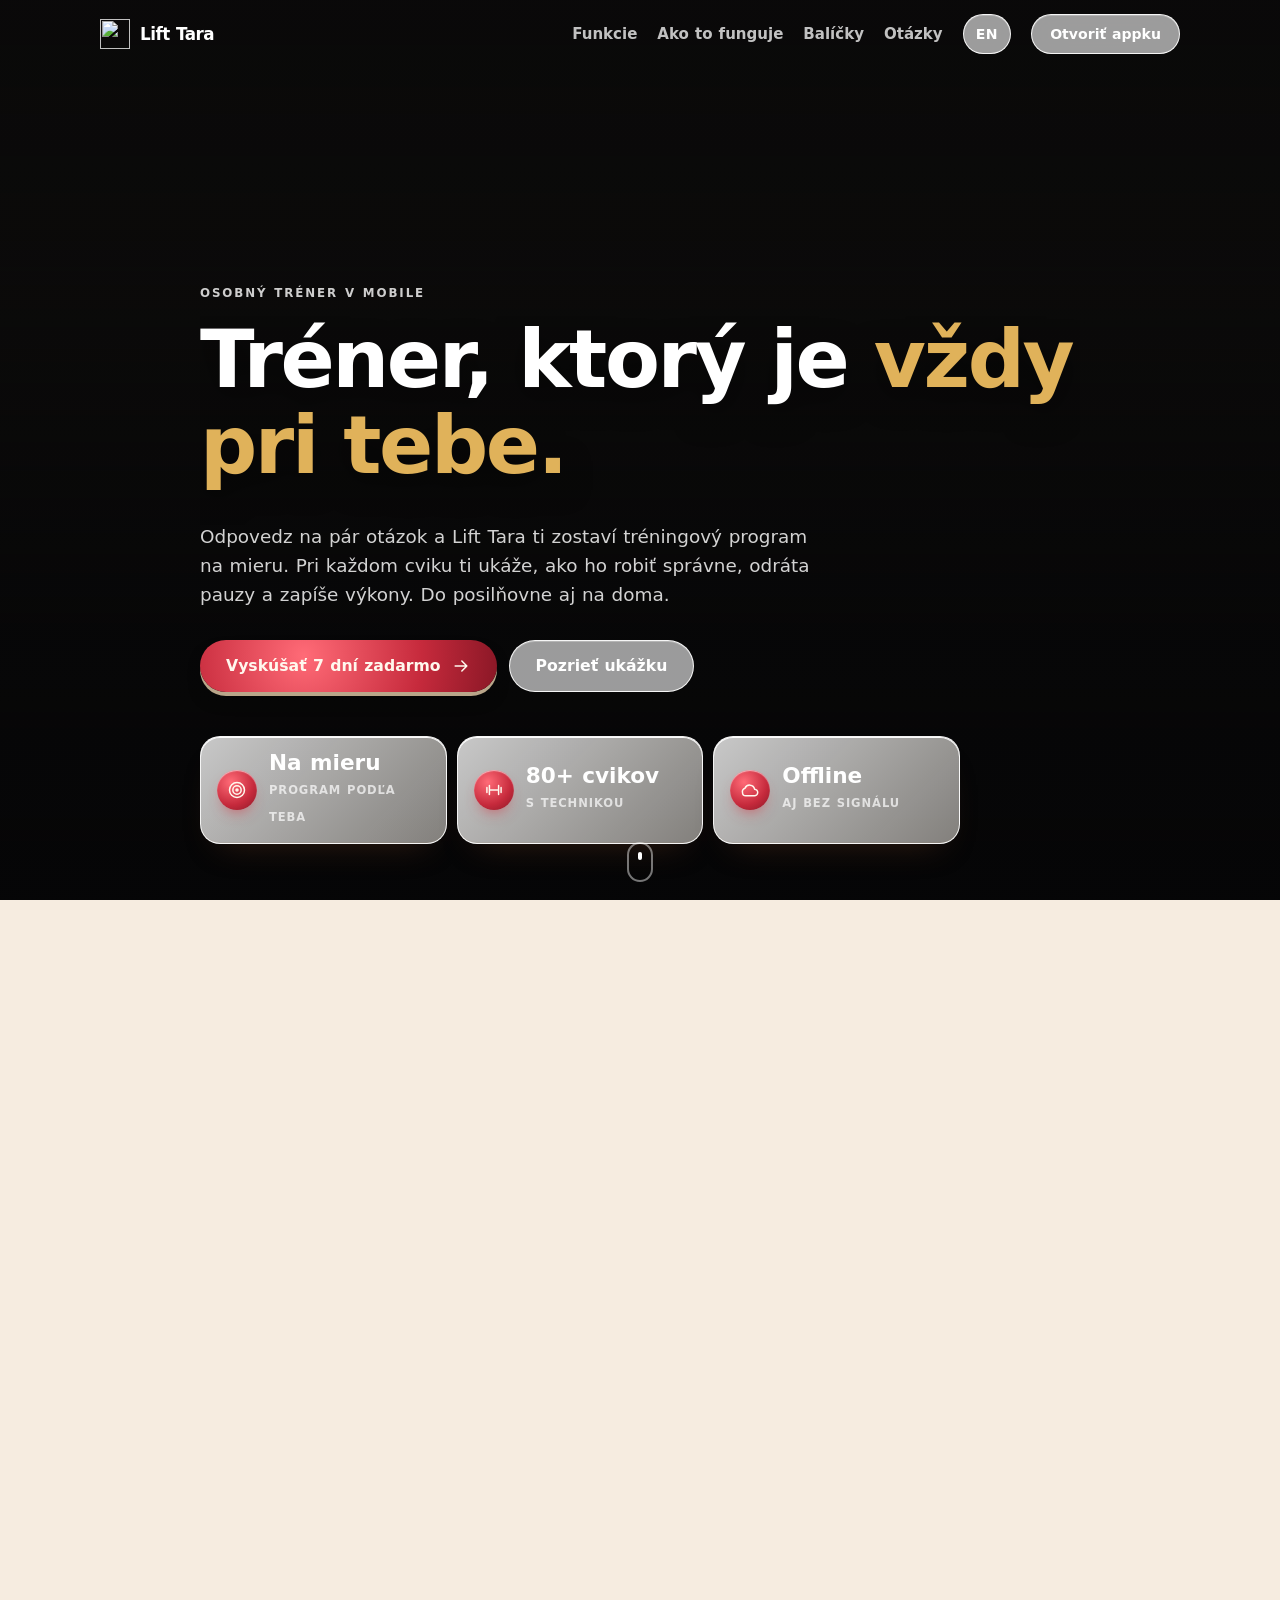
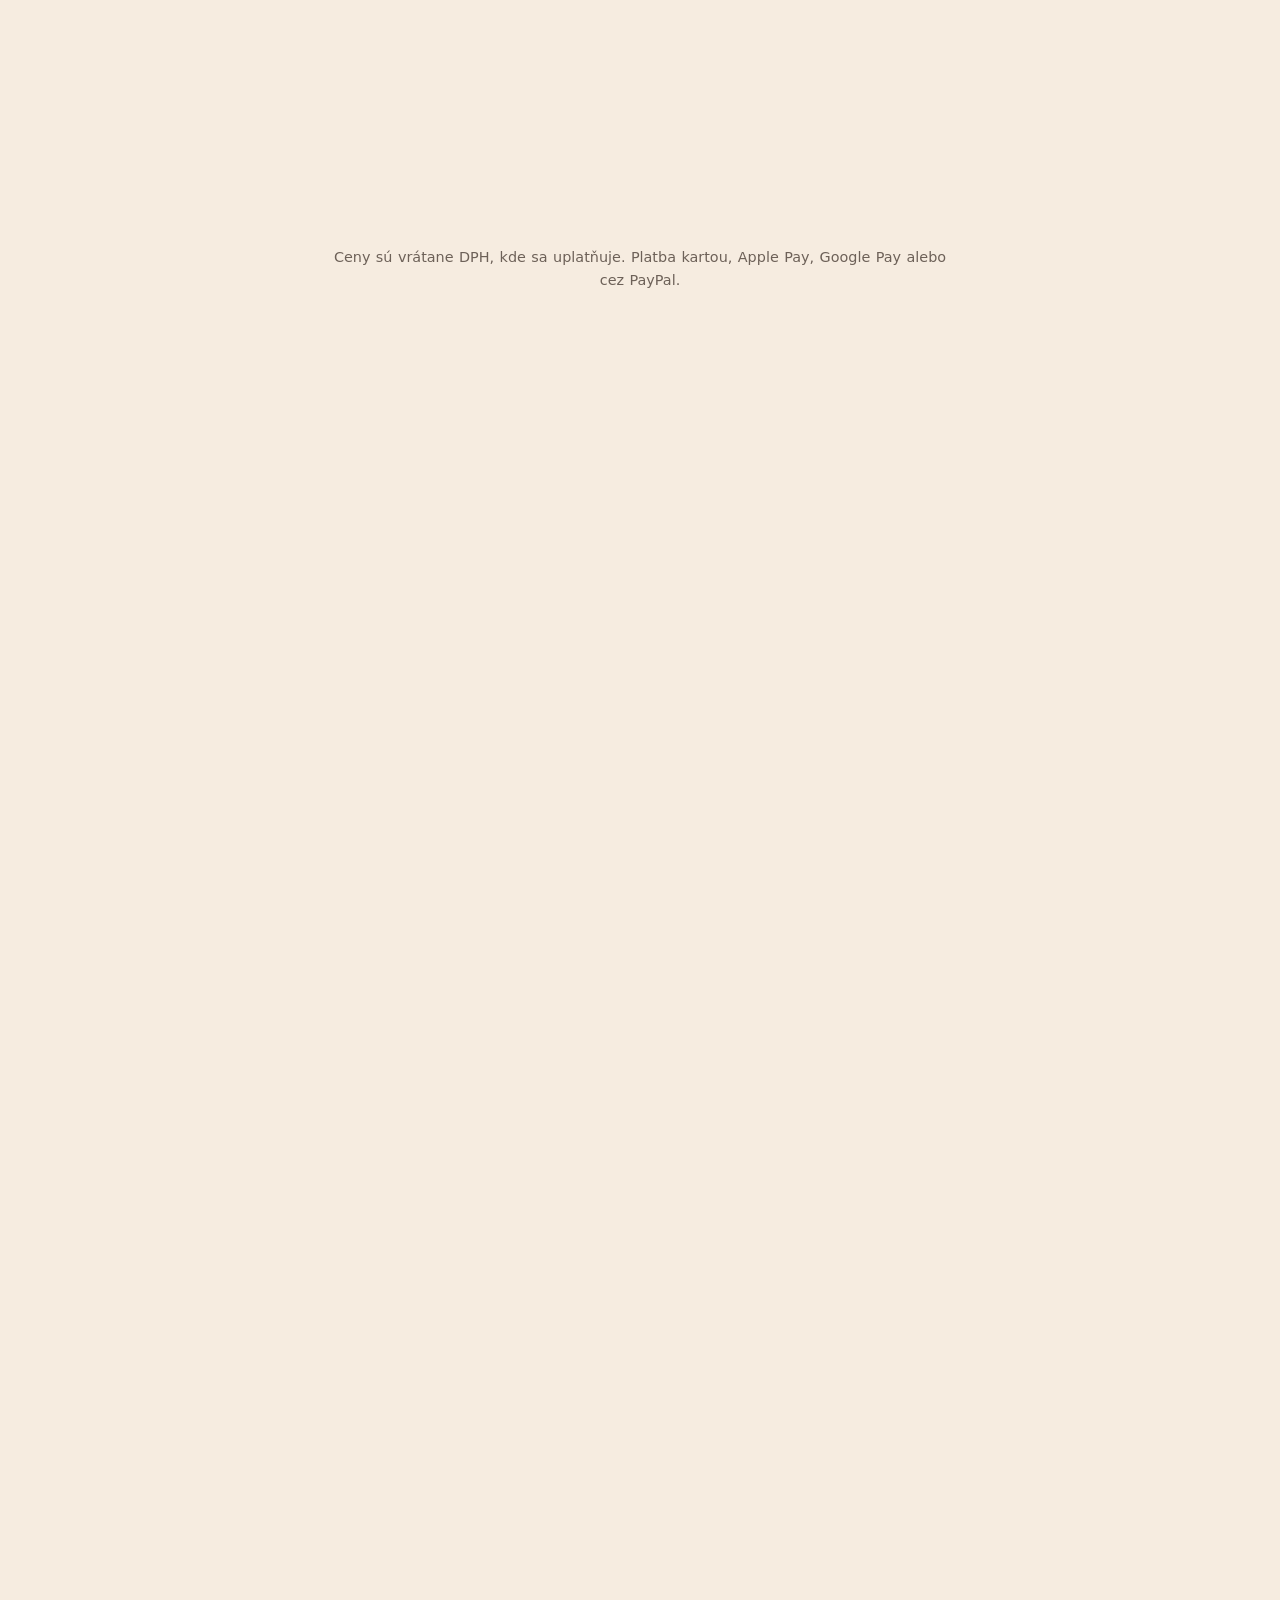
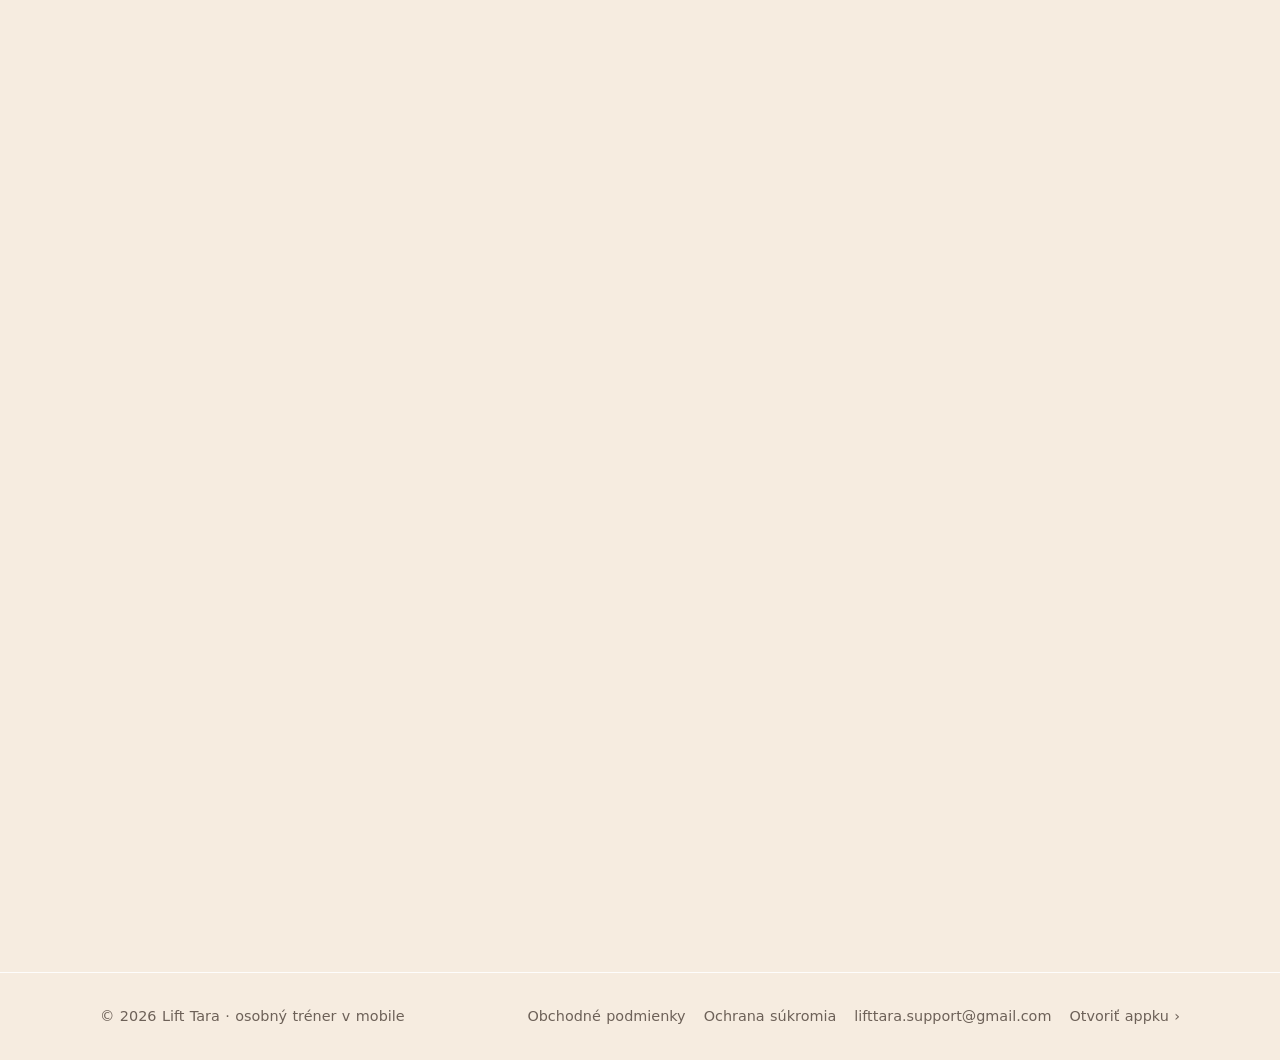
==== commit fab71bba: "Merge pull request #64 from lifttara/claude/web-jedna-farba" ====
--- a/index.html
+++ b/index.html
@@ -23,17 +23,17 @@
   <meta property="og:title" content="Lift Tara – osobný tréner v mobile">
   <meta property="og:description" content="Program na mieru, technika pri každom cviku, živý tréning a progres. Vyskúšaj 7 dní zadarmo.">
   <meta property="og:url" content="https://lifttara.github.io/">
-  <meta property="og:image" content="https://lifttara.github.io/icons/og.jpg?v=2">
+  <meta property="og:image" content="https://lifttara.github.io/icons/og.jpg?v=1">
   <meta property="og:image:width" content="1200">
   <meta property="og:image:height" content="630">
   <meta property="og:image:alt" content="Lift Tara">
   <meta name="twitter:card" content="summary_large_image">
   <meta name="twitter:title" content="Lift Tara – osobný tréner v mobile">
   <meta name="twitter:description" content="Program na mieru, technika pri každom cviku, živý tréning a progres. Vyskúšaj 7 dní zadarmo.">
-  <meta name="twitter:image" content="https://lifttara.github.io/icons/og.jpg?v=2">
+  <meta name="twitter:image" content="https://lifttara.github.io/icons/og.jpg?v=1">
   <link rel="preload" as="image" href="icons/hero.jpg">
   <style>html, body { background: #15100e; } @media (prefers-color-scheme: light) { html, body { background: #f7f1e6; } }</style>
-  <link rel="stylesheet" href="css/web.css?v=10">
+  <link rel="stylesheet" href="css/web.css?v=14">
   <script type="application/ld+json">
 [
  {
@@ -114,6 +114,7 @@
   </script>
 </head>
 <body>
+  <div class="lt-bg" aria-hidden="true"><i></i><i></i><i></i></div>
   <header class="site-top" id="top">
     <div class="wrap">
       <a href="#" class="brand"><img src="icons/icon.svg?v=4" alt=""> Lift Tara</a>
--- a/css/web.css
+++ b/css/web.css
@@ -0,0 +1,514 @@
+@font-face { font-family: 'Alfa Slab One'; font-style: normal; font-weight: 400; font-display: swap; src: url(../fonts/alfaslab-latin-ext.woff2) format('woff2'); unicode-range: U+0100-02BA, U+02BD-02C5, U+02C7-02CC, U+02CE-02D7, U+02DD-02FF, U+0304, U+0308, U+0329, U+1D00-1DBF, U+1E00-1E9F, U+1EF2-1EFF, U+2020, U+20A0-20AB, U+20AD-20C4, U+2113, U+2C60-2C7F, U+A720-A7FF; }
+@font-face { font-family: 'Alfa Slab One'; font-style: normal; font-weight: 400; font-display: swap; src: url(../fonts/alfaslab-latin.woff2) format('woff2'); unicode-range: U+0000-00FF, U+0131, U+0152-0153, U+02BB-02BC, U+02C6, U+02DA, U+02DC, U+0304, U+0308, U+0329, U+2000-206F, U+20AC, U+2122, U+2191, U+2193, U+2212, U+2215, U+FEFF, U+FFFD; }
+/* Písmo Poppins – uložené v appke (funguje offline, nič sa neposiela na Google) */
+@font-face { font-family: 'Poppins'; font-style: normal; font-weight: 400; font-display: swap; src: url(../fonts/poppins-400-latin-ext.woff2) format('woff2'); unicode-range: U+0100-02BA, U+02BD-02C5, U+02C7-02CC, U+02CE-02D7, U+02DD-02FF, U+0304, U+0308, U+0329, U+1D00-1DBF, U+1E00-1E9F, U+1EF2-1EFF, U+2020, U+20A0-20AB, U+20AD-20C4, U+2113, U+2C60-2C7F, U+A720-A7FF; }
+@font-face { font-family: 'Poppins'; font-style: normal; font-weight: 400; font-display: swap; src: url(../fonts/poppins-400-latin.woff2) format('woff2'); unicode-range: U+0000-00FF, U+0131, U+0152-0153, U+02BB-02BC, U+02C6, U+02DA, U+02DC, U+0304, U+0308, U+0329, U+2000-206F, U+20AC, U+2122, U+2191, U+2193, U+2212, U+2215, U+FEFF, U+FFFD; }
+@font-face { font-family: 'Poppins'; font-style: normal; font-weight: 500; font-display: swap; src: url(../fonts/poppins-500-latin-ext.woff2) format('woff2'); unicode-range: U+0100-02BA, U+02BD-02C5, U+02C7-02CC, U+02CE-02D7, U+02DD-02FF, U+0304, U+0308, U+0329, U+1D00-1DBF, U+1E00-1E9F, U+1EF2-1EFF, U+2020, U+20A0-20AB, U+20AD-20C4, U+2113, U+2C60-2C7F, U+A720-A7FF; }
+@font-face { font-family: 'Poppins'; font-style: normal; font-weight: 500; font-display: swap; src: url(../fonts/poppins-500-latin.woff2) format('woff2'); unicode-range: U+0000-00FF, U+0131, U+0152-0153, U+02BB-02BC, U+02C6, U+02DA, U+02DC, U+0304, U+0308, U+0329, U+2000-206F, U+20AC, U+2122, U+2191, U+2193, U+2212, U+2215, U+FEFF, U+FFFD; }
+@font-face { font-family: 'Poppins'; font-style: normal; font-weight: 600; font-display: swap; src: url(../fonts/poppins-600-latin-ext.woff2) format('woff2'); unicode-range: U+0100-02BA, U+02BD-02C5, U+02C7-02CC, U+02CE-02D7, U+02DD-02FF, U+0304, U+0308, U+0329, U+1D00-1DBF, U+1E00-1E9F, U+1EF2-1EFF, U+2020, U+20A0-20AB, U+20AD-20C4, U+2113, U+2C60-2C7F, U+A720-A7FF; }
+@font-face { font-family: 'Poppins'; font-style: normal; font-weight: 600; font-display: swap; src: url(../fonts/poppins-600-latin.woff2) format('woff2'); unicode-range: U+0000-00FF, U+0131, U+0152-0153, U+02BB-02BC, U+02C6, U+02DA, U+02DC, U+0304, U+0308, U+0329, U+2000-206F, U+20AC, U+2122, U+2191, U+2193, U+2212, U+2215, U+FEFF, U+FFFD; }
+@font-face { font-family: 'Poppins'; font-style: normal; font-weight: 700; font-display: swap; src: url(../fonts/poppins-700-latin-ext.woff2) format('woff2'); unicode-range: U+0100-02BA, U+02BD-02C5, U+02C7-02CC, U+02CE-02D7, U+02DD-02FF, U+0304, U+0308, U+0329, U+1D00-1DBF, U+1E00-1E9F, U+1EF2-1EFF, U+2020, U+20A0-20AB, U+20AD-20C4, U+2113, U+2C60-2C7F, U+A720-A7FF; }
+@font-face { font-family: 'Poppins'; font-style: normal; font-weight: 700; font-display: swap; src: url(../fonts/poppins-700-latin.woff2) format('woff2'); unicode-range: U+0000-00FF, U+0131, U+0152-0153, U+02BB-02BC, U+02C6, U+02DA, U+02DC, U+0304, U+0308, U+0329, U+2000-206F, U+20AC, U+2122, U+2191, U+2193, U+2212, U+2215, U+FEFF, U+FFFD; }
+@font-face { font-family: 'Poppins'; font-style: normal; font-weight: 800; font-display: swap; src: url(../fonts/poppins-800-latin-ext.woff2) format('woff2'); unicode-range: U+0100-02BA, U+02BD-02C5, U+02C7-02CC, U+02CE-02D7, U+02DD-02FF, U+0304, U+0308, U+0329, U+1D00-1DBF, U+1E00-1E9F, U+1EF2-1EFF, U+2020, U+20A0-20AB, U+20AD-20C4, U+2113, U+2C60-2C7F, U+A720-A7FF; }
+@font-face { font-family: 'Poppins'; font-style: normal; font-weight: 800; font-display: swap; src: url(../fonts/poppins-800-latin.woff2) format('woff2'); unicode-range: U+0000-00FF, U+0131, U+0152-0153, U+02BB-02BC, U+02C6, U+02DA, U+02DC, U+0304, U+0308, U+0329, U+2000-206F, U+20AC, U+2122, U+2191, U+2193, U+2212, U+2215, U+FEFF, U+FFFD; }
+/* =========================================================
+   Web trénera – rovnaký dizajn ako appky (2026):
+   čiernobiely, fotka posilňovne, tyrkysová len ako akcent,
+   tmavý alebo svetlý podľa nastavenia zariadenia.
+   ========================================================= */
+:root {
+  color-scheme: dark light;
+  --bg: #15100e; --surface: #221a16; --surface-2: #2c221d; --surface-3: #3a2e27;
+  --border: rgba(246, 236, 220, .08); --text: #f6ecdc; --muted: #b4a594;
+  --accent: #e0b25a; --red: #c62a3c; --cta: #c62a3c; --cta-ink: #fff8ee;
+  --glass: rgba(27, 20, 17, .82);
+  --shadow: 0 1px 0 rgba(255, 255, 255, .04) inset, 0 18px 40px -26px rgba(0, 0, 0, .9);
+  --radius: 24px;
+  --ring: inset 0 0 0 1.5px rgba(224, 178, 90, .75), 0 0 14px -4px rgba(224, 178, 90, .45);
+  --font: "Poppins", -apple-system, BlinkMacSystemFont, "Segoe UI", system-ui, sans-serif;
+  --ease: cubic-bezier(.2, .8, .2, 1); --spring: cubic-bezier(.3, 1.35, .5, 1);
+}
+@media (prefers-color-scheme: light) {
+  :root {
+    --bg: #f7f1e6; --surface: #fffaf2; --surface-2: #efe5d5; --surface-3: #e4d8c6;
+    --border: rgba(29, 23, 20, .08); --text: #1d1714; --muted: #6d6158;
+    --accent: #9a6a18; --red: #b22234; --cta: #b22234; --cta-ink: #fff8ee;
+    --glass: rgba(255, 250, 242, .86);
+    --shadow: 0 1px 2px rgba(15, 17, 20, .04), 0 10px 30px -14px rgba(15, 17, 20, .16);
+  }
+}
+
+* { box-sizing: border-box; }
+html { scroll-behavior: smooth; scroll-padding-top: 76px; -webkit-text-size-adjust: 100%; }
+body { margin: 0; background: var(--bg); color: var(--text); font: 17px/1.6 var(--font); -webkit-font-smoothing: antialiased; overflow-x: hidden; }
+a { color: inherit; text-decoration: none; }
+img { max-width: 100%; display: block; }
+h1, h2, h3 { margin: 0 0 .4em; letter-spacing: -.035em; line-height: 1.05; }
+h1 { font-size: clamp(2.6rem, 8vw, 5rem); font-weight: 800; }
+h2 { font-size: clamp(1.9rem, 5vw, 3rem); font-weight: 800; }
+h3 { font-size: 1.2rem; font-weight: 750; letter-spacing: -.02em; line-height: 1.25; }
+p { margin: 0 0 1em; }
+.wrap { max-width: 1120px; margin: 0 auto; padding: 0 20px; }
+.eyebrow { display: block; margin-bottom: 14px; color: var(--muted); font-size: .74rem; font-weight: 800; letter-spacing: .16em; text-transform: uppercase; }
+.lead { font-size: 1.15rem; color: var(--muted); max-width: 620px; }
+.muted { color: var(--muted); }
+.i { width: 20px; height: 20px; fill: none; stroke: currentColor; stroke-width: 1.8; stroke-linecap: round; stroke-linejoin: round; flex: none; }
+
+/* ---------- Tlačidlá ---------- */
+.btn {
+  display: inline-flex; align-items: center; justify-content: center; gap: 10px; min-height: 52px; padding: 0 26px;
+  border-radius: 999px; border: 1px solid var(--border); background: var(--surface-2); color: var(--text);
+  font: 700 .98rem var(--font); cursor: pointer; transition: transform .45s var(--spring), background-color .2s, box-shadow .3s; position: relative; overflow: hidden;
+}
+.btn:hover { background: var(--surface-3); }
+.btn:active { transform: scale(.96); transition-duration: .12s; }
+.btn.primary { background: var(--cta); color: var(--cta-ink); border: 0; box-shadow: 0 12px 28px -16px rgba(0, 0, 0, .7); }
+@media (prefers-color-scheme: dark) { .btn.primary { box-shadow: var(--ring), 0 12px 28px -16px rgba(0, 0, 0, .7); } }
+.btn.primary:hover { transform: translateY(-1px); }
+.btn.primary .i { transition: transform .35s var(--spring); }
+.btn.primary:hover .i { transform: translateX(5px); }
+.btn.glass { background: rgba(255, 255, 255, .12); border-color: rgba(255, 255, 255, .22); color: #fff; backdrop-filter: blur(12px); -webkit-backdrop-filter: blur(12px); }
+.btn.glass:hover { background: rgba(255, 255, 255, .2); }
+.btn.small { min-height: 40px; padding: 0 18px; font-size: .88rem; }
+.btn.sheen::after { content: ""; position: absolute; top: 0; bottom: 0; left: 0; width: 40%; background: linear-gradient(100deg, transparent, rgba(0, 0, 0, .08), transparent); transform: translateX(-120%) skewX(-18deg); animation: sheen 6s ease-in-out 1.6s infinite; pointer-events: none; }
+@keyframes sheen { 0%, 70% { transform: translateX(-120%) skewX(-18deg); } 100% { transform: translateX(320%) skewX(-18deg); } }
+
+/* ---------- Horná lišta: priehľadná nad fotkou, po posunutí sklo ---------- */
+.site-top { position: fixed; top: 0; left: 0; right: 0; z-index: 20; padding-top: env(safe-area-inset-top); transition: background .3s, border-color .3s, backdrop-filter .3s; border-bottom: 1px solid transparent; color: #fff; }
+.site-top .wrap { display: flex; align-items: center; justify-content: space-between; height: 68px; gap: 16px; }
+.site-top.solid { background: var(--glass); backdrop-filter: blur(20px) saturate(160%); -webkit-backdrop-filter: blur(20px) saturate(160%); border-bottom-color: var(--border); color: var(--text); }
+.brand { display: flex; align-items: center; gap: 10px; font-weight: 800; font-size: 1.05rem; letter-spacing: -.02em; }
+.brand img { width: 30px; height: 30px; }
+.menu { display: flex; align-items: center; gap: 24px; font-size: .94rem; font-weight: 600; }
+.menu a:not(.btn) { opacity: .75; transition: opacity .2s; }
+.menu a:not(.btn):hover { opacity: 1; }
+.site-top:not(.solid) .menu .btn { background: rgba(255, 255, 255, .14); border-color: rgba(255, 255, 255, .25); color: #fff; }
+@media (max-width: 760px) { .menu a:not(.btn) { display: none; } }
+
+/* ---------- Úvod na celú obrazovku ---------- */
+.hero-section { position: relative; min-height: 100svh; display: flex; align-items: flex-end; color: #fff; overflow: hidden; isolation: isolate; padding: 120px 0 56px; }
+.hero-bg { position: absolute; inset: -8% 0; z-index: -2; background: #111 url(../icons/hero.jpg) 50% 40% / cover no-repeat; translate: 0 var(--py, 0px); animation: photo-in 1.4s var(--ease) both, kenburns 26s ease-in-out 1.4s infinite alternate; }
+.hero-section::after { content: ""; position: absolute; inset: 0; z-index: -1; background: linear-gradient(180deg, rgba(6, 6, 7, .45) 0%, rgba(6, 6, 7, .25) 30%, rgba(6, 6, 7, .78) 70%, rgba(6, 6, 7, .97) 100%); }
+@keyframes photo-in { from { opacity: 0; transform: scale(1.15); } }
+@keyframes kenburns { to { transform: scale(1.08) translate3d(-1.5%, 1%, 0); } }
+.hero-section .eyebrow { color: rgba(255, 255, 255, .8); }
+.hero-section h1 { max-width: 880px; }
+.hero-section h1 em { font-style: normal; color: var(--accent); }
+@media (prefers-color-scheme: light) { .hero-section h1 em { color: #e0b25a; } }
+.hero-section .lead { color: rgba(255, 255, 255, .82); }
+.actions { display: flex; flex-wrap: wrap; gap: 12px; margin-top: 30px; }
+.tiles { display: grid; grid-template-columns: repeat(3, minmax(0, 1fr)); gap: 10px; margin-top: 44px; max-width: 760px; }
+.tile { display: flex; align-items: center; gap: 12px; padding: 14px 16px; border-radius: 20px; background: rgba(20, 20, 22, .55); border: 1px solid rgba(255, 255, 255, .14); backdrop-filter: blur(14px); -webkit-backdrop-filter: blur(14px); }
+.tile .ti { width: 40px; height: 40px; border-radius: 50%; display: grid; place-items: center; background: rgba(255, 255, 255, .1); flex: none; }
+.tile b { display: block; font-size: 1.35rem; font-weight: 800; letter-spacing: -.02em; line-height: 1.1; white-space: nowrap; }
+.tile span { font-size: .72rem; font-weight: 700; letter-spacing: .08em; text-transform: uppercase; color: rgba(255, 255, 255, .7); }
+@media (max-width: 640px) { .tiles { grid-template-columns: 1fr 1fr; } .tiles .tile:last-child { grid-column: span 2; } .tile .ti { width: 34px; height: 34px; } }
+.scroll-hint { position: absolute; left: 50%; bottom: 18px; width: 26px; height: 40px; margin-left: -13px; border: 2px solid rgba(255, 255, 255, .45); border-radius: 14px; }
+.scroll-hint::after { content: ""; position: absolute; left: 50%; top: 8px; width: 4px; height: 8px; margin-left: -2px; border-radius: 2px; background: #fff; animation: scroll-dot 1.8s ease-in-out infinite; }
+@keyframes scroll-dot { 0% { opacity: 0; transform: translateY(0); } 40% { opacity: 1; } 100% { opacity: 0; transform: translateY(12px); } }
+@media (max-width: 640px) { .scroll-hint { display: none; } }
+
+/* nábeh úvodu */
+.hero-in > * { animation: soft-up .8s var(--ease) both; }
+.hero-in > :nth-child(2) { animation: mask-up .9s var(--ease) .12s both; }
+.hero-in > :nth-child(3) { animation-delay: .3s; }
+.hero-in > :nth-child(4) { animation-delay: .42s; }
+.hero-in > :nth-child(5) { animation-delay: .54s; }
+@keyframes soft-up { from { opacity: 0; transform: translateY(16px); filter: blur(6px); } }
+@keyframes mask-up { from { opacity: 0; transform: translateY(40%); clip-path: inset(0 0 100% 0); } to { clip-path: inset(0 0 -20% 0); } }
+
+/* ---------- Sekcie ---------- */
+.section { padding: 96px 0; }
+.section-head { max-width: 720px; margin-bottom: 40px; }
+.section-head.center { text-align: center; margin-left: auto; margin-right: auto; }
+.card { background: var(--surface); border: 1px solid var(--border); border-radius: var(--radius); box-shadow: var(--shadow); padding: 28px; }
+.grid3 { display: grid; grid-template-columns: repeat(3, minmax(0, 1fr)); gap: 16px; }
+@media (max-width: 900px) { .grid3 { grid-template-columns: 1fr; } }
+.two-col { display: grid; grid-template-columns: 1fr 1.15fr; gap: 56px; align-items: center; }
+@media (max-width: 860px) { .two-col { grid-template-columns: 1fr; gap: 32px; } }
+.ic { width: 48px; height: 48px; border-radius: 15px; display: grid; place-items: center; background: var(--surface-3); color: var(--text); margin-bottom: 18px; }
+.ic .i { width: 24px; height: 24px; }
+.checks { list-style: none; padding: 0; margin: 0; display: grid; gap: 10px; }
+.checks li { display: flex; gap: 12px; align-items: flex-start; }
+.checks li::before { content: ""; flex: none; width: 22px; height: 22px; margin-top: 2px; border-radius: 50%; background: var(--surface-3) url("data:image/svg+xml,%3Csvg xmlns='http://www.w3.org/2000/svg' viewBox='0 0 24 24' fill='none' stroke='%236fd0c4' stroke-width='3' stroke-linecap='round' stroke-linejoin='round'%3E%3Cpath d='M5 12.5l4.5 4.5L19 7.5'/%3E%3C/svg%3E") center / 13px no-repeat; }
+
+/* O mne */
+.photo { position: relative; aspect-ratio: 4 / 5; border-radius: 28px; overflow: hidden; background: #111 url(../icons/hero.jpg) 30% 50% / cover; box-shadow: var(--shadow); }
+.photo::after { content: ""; position: absolute; inset: 0; background: linear-gradient(180deg, transparent 40%, rgba(6, 6, 7, .85)); }
+.photo .tag { position: absolute; left: 18px; right: 18px; bottom: 18px; z-index: 1; color: #fff; display: flex; align-items: center; gap: 12px; padding: 12px 14px; border-radius: 18px; background: rgba(20, 20, 22, .55); border: 1px solid rgba(255, 255, 255, .14); backdrop-filter: blur(14px); -webkit-backdrop-filter: blur(14px); font-size: .9rem; }
+.photo .tag b { display: block; font-size: 1rem; }
+.photo .tag small { color: rgba(255, 255, 255, .7); }
+
+/* Cenník */
+.price-card { display: flex; flex-direction: column; gap: 6px; }
+.price { font-size: 2.6rem; font-weight: 800; letter-spacing: -.045em; margin: 4px 0 18px; line-height: 1; }
+.price span { font-size: 1rem; font-weight: 600; color: var(--muted); letter-spacing: 0; }
+.price-card .checks { margin-bottom: 24px; }
+.price-card .btn { margin-top: auto; }
+.price-card.featured { position: relative; color: #fff; border: 0; overflow: hidden; isolation: isolate; background: #111; transform: translateY(-8px); }
+.price-card.featured::before { content: ""; position: absolute; inset: 0; z-index: -2; background: url(../icons/hero.jpg) 60% 40% / cover; }
+.price-card.featured::after { content: ""; position: absolute; inset: 0; z-index: -1; background: linear-gradient(180deg, rgba(6, 6, 7, .55), rgba(6, 6, 7, .93)); }
+.price-card.featured .price span, .price-card.featured .muted { color: rgba(255, 255, 255, .75); }
+.price-card.featured .checks li::before { background-color: rgba(255, 255, 255, .14); }
+.price-card.featured .btn.primary { background: #fff; color: #0b0b0c; box-shadow: var(--ring); }
+.badge { align-self: flex-start; display: inline-flex; padding: 5px 12px; border-radius: 999px; font-size: .74rem; font-weight: 800; letter-spacing: .04em; background: var(--accent); color: #1d1714; margin-bottom: 10px; }
+@media (max-width: 900px) { .price-card.featured { transform: none; } }
+
+/* Kroky */
+.step { position: relative; }
+.step .num { font-size: 3.4rem; font-weight: 800; letter-spacing: -.05em; line-height: 1; color: transparent; -webkit-text-stroke: 1.5px var(--muted); margin-bottom: 18px; display: block; }
+.step p { color: var(--muted); margin: 0; }
+
+/* Výsledky */
+.ba { display: grid; grid-template-columns: 1fr 1fr; gap: 8px; margin-bottom: 18px; }
+.ba div { aspect-ratio: 3 / 4; border-radius: 16px; display: grid; place-items: end start; padding: 10px; background: linear-gradient(160deg, var(--surface-3), var(--surface-2)); }
+.ba div:last-child { background: linear-gradient(160deg, color-mix(in srgb, var(--accent) 22%, var(--surface-2)), var(--surface-2)); }
+.ba span { font-size: .72rem; font-weight: 800; padding: 3px 10px; border-radius: 999px; background: rgba(0, 0, 0, .5); color: #fff; }
+.small-note { font-size: .85rem; margin-top: 18px; }
+
+/* Referencie */
+.quote { margin: 0; display: flex; flex-direction: column; gap: 22px; }
+.quote .stars { color: #f5b301; letter-spacing: 3px; font-size: .95rem; }
+.quote p { margin: 0; font-size: 1.06rem; line-height: 1.55; flex: 1; }
+.quote footer { display: flex; align-items: center; gap: 12px; }
+.quote footer b { display: block; }
+.quote footer small { color: var(--muted); }
+.avatar { width: 44px; height: 44px; border-radius: 50%; display: grid; place-items: center; font-weight: 800; background: var(--cta); color: var(--cta-ink); flex: none; }
+
+/* Rezervácia */
+.booking { display: grid; gap: 14px; }
+.booking label { display: grid; gap: 6px; font-size: .76rem; font-weight: 800; letter-spacing: .08em; text-transform: uppercase; color: var(--muted); }
+.booking input, .booking select, .booking textarea { width: 100%; min-height: 52px; padding: 13px 16px; border-radius: 16px; border: 1px solid var(--border); background: var(--surface-2); color: var(--text); font: 500 1rem var(--font); letter-spacing: 0; text-transform: none; outline: none; transition: border-color .2s, box-shadow .2s; }
+.booking textarea { resize: vertical; min-height: 96px; }
+.booking input:focus, .booking select:focus, .booking textarea:focus { border-color: var(--accent); box-shadow: 0 0 0 4px color-mix(in srgb, var(--accent) 18%, transparent); }
+.booking .row { display: flex; flex-wrap: wrap; gap: 10px; margin-top: 4px; }
+.booking .row .btn { flex: 1 1 200px; }
+
+/* Otázky */
+.faq { display: grid; gap: 10px; max-width: 820px; margin: 0 auto; }
+.faq details { padding: 0; overflow: hidden; }
+.faq summary { cursor: pointer; list-style: none; padding: 22px 64px 22px 24px; font-weight: 750; position: relative; }
+.faq summary::-webkit-details-marker { display: none; }
+.faq summary::after { content: ""; position: absolute; right: 22px; top: 50%; width: 30px; height: 30px; margin-top: -15px; border-radius: 50%; background: var(--surface-3) url("data:image/svg+xml,%3Csvg xmlns='http://www.w3.org/2000/svg' viewBox='0 0 24 24' fill='none' stroke='%239d9da6' stroke-width='2.4' stroke-linecap='round'%3E%3Cpath d='M12 6v12M6 12h12'/%3E%3C/svg%3E") center / 14px no-repeat; transition: transform .35s var(--spring); }
+.faq details[open] summary::after { transform: rotate(45deg); }
+.faq details p { margin: 0; padding: 0 24px 22px; color: var(--muted); }
+
+/* Kontakt */
+.contact-sec { text-align: center; }
+.contact-sec .lead { margin: 0 auto 1em; }
+.contact-links { display: flex; flex-wrap: wrap; justify-content: center; gap: 10px; margin: 28px 0 40px; }
+.place { display: grid; grid-template-columns: 1.2fr 1fr; gap: 24px; align-items: center; text-align: left; }
+@media (max-width: 760px) { .place { grid-template-columns: 1fr; } }
+.place .btn { margin-top: 10px; }
+.map { position: relative; display: grid; place-items: center; gap: 8px; aspect-ratio: 4 / 3; border-radius: 20px; overflow: hidden; color: #fff; font-size: .9rem; font-weight: 700; background: #111 url(../icons/hero.jpg) 50% 60% / cover; }
+.map::before { content: ""; position: absolute; inset: 0; background: rgba(6, 6, 7, .55); transition: background .3s; }
+.map:hover::before { background: rgba(6, 6, 7, .35); }
+.map > * { position: relative; }
+.map .pin { width: 56px; height: 56px; border-radius: 50%; display: grid; place-items: center; background: var(--accent); color: #1d1714; box-shadow: 0 0 0 0 rgba(224, 178, 90, .6); animation: pin-pulse 2s ease-out infinite; }
+@keyframes pin-pulse { 70%, 100% { box-shadow: 0 0 0 18px transparent; } }
+
+.footer { border-top: 1px solid var(--border); padding: 32px 0 calc(32px + env(safe-area-inset-bottom)); color: var(--muted); font-size: .9rem; }
+.footer .wrap { display: flex; flex-wrap: wrap; gap: 12px; justify-content: space-between; align-items: center; }
+
+/* ---------- Odhaľovanie pri posúvaní ---------- */
+.rv { opacity: 0; transform: translateY(28px); transition: opacity .8s var(--ease), transform .9s var(--spring); transition-delay: var(--d, 0ms); }
+.rv.in { opacity: 1; transform: none; }
+@media (hover: hover) and (pointer: fine) {
+  .card { transition: transform .45s var(--spring), box-shadow .3s; }
+  .card:hover { transform: translateY(-4px); }
+  .price-card.featured:hover { transform: translateY(-12px); }
+}
+@media (prefers-reduced-motion: reduce) {
+  html { scroll-behavior: auto; }
+  *, *::before, *::after { animation: none !important; transition: none !important; }
+  .rv { opacity: 1; transform: none; }
+}
+/* tlačidlo na fotke je biele v oboch režimoch */
+.hero-section .btn.primary { background: #fff; color: #0b0b0c; box-shadow: var(--ring), 0 12px 28px -16px rgba(0, 0, 0, .7); }
+@media (prefers-color-scheme: light) {
+  .badge { color: #fff; }
+  .checks li::before { background-image: url("data:image/svg+xml,%3Csvg xmlns='http://www.w3.org/2000/svg' viewBox='0 0 24 24' fill='none' stroke='%23157268' stroke-width='3' stroke-linecap='round' stroke-linejoin='round'%3E%3Cpath d='M5 12.5l4.5 4.5L19 7.5'/%3E%3C/svg%3E"); }
+  .price-card.featured .checks li::before { background-image: url("data:image/svg+xml,%3Csvg xmlns='http://www.w3.org/2000/svg' viewBox='0 0 24 24' fill='none' stroke='%236fd0c4' stroke-width='3' stroke-linecap='round' stroke-linejoin='round'%3E%3Cpath d='M5 12.5l4.5 4.5L19 7.5'/%3E%3C/svg%3E"); }
+}
+@media (prefers-color-scheme: light) { .quote .stars { color: #8a6100; } }
+
+/* =========================================================
+   Lift Tara – stránka o aplikácii
+   ========================================================= */
+.menu { gap: 20px; }
+.menu .btn .sm { display: none; }
+@media (max-width: 760px) { .menu { gap: 8px; } .menu .btn .lg { display: none; } .menu .btn .sm { display: inline; } .menu .btn.small { padding: 0 14px; } }
+.section.alt { background: color-mix(in srgb, var(--surface) 55%, var(--bg)); border-top: 1px solid var(--border); border-bottom: 1px solid var(--border); }
+
+/* Hlavička sekcie appky: text + telefóny */
+.app-head { display: grid; grid-template-columns: 1fr 1.1fr; gap: 48px; align-items: center; margin-bottom: 56px; }
+.app-head.reverse > :first-child { order: 2; }
+.app-head .actions { margin-top: 24px; }
+@media (max-width: 900px) { .app-head, .app-head.reverse { grid-template-columns: 1fr; gap: 36px; } .app-head.reverse > :first-child { order: 0; } }
+
+.phones { position: relative; display: flex; justify-content: center; align-items: center; padding: 10px 0 20px; }
+.phone { margin: 0; width: 34%; max-width: 230px; aspect-ratio: 600 / 1299; border-radius: 34px; padding: 7px; background: linear-gradient(160deg, #3a3d42, #141518 45%, #2b2d31); box-shadow: 0 40px 60px -30px rgba(0, 0, 0, .75), 0 0 0 1px rgba(255, 255, 255, .06) inset; flex: none; }
+.phone img { width: 100%; height: 100%; object-fit: cover; object-position: top; border-radius: 28px; background: #0b0b0c; }
+.phone:not(.main) { transform: scale(.86); opacity: .9; }
+.phone:first-child { margin-right: -9%; transform: scale(.86) rotate(-5deg); }
+.phone:last-child { margin-left: -9%; transform: scale(.86) rotate(5deg); }
+.phone.main { position: relative; z-index: 1; box-shadow: 0 50px 70px -30px rgba(0, 0, 0, .85), 0 0 0 1px rgba(255, 255, 255, .08) inset, 0 0 60px -18px color-mix(in srgb, var(--accent) 45%, transparent); }
+@media (max-width: 560px) { .phone { width: 40%; border-radius: 26px; padding: 5px; } .phone img { border-radius: 22px; } }
+
+/* Funkcie */
+.feat-grid { display: grid; grid-template-columns: repeat(4, minmax(0, 1fr)); gap: 14px; }
+@media (max-width: 1000px) { .feat-grid { grid-template-columns: repeat(2, minmax(0, 1fr)); } }
+@media (max-width: 560px) { .feat-grid { grid-template-columns: 1fr; } }
+.feat { padding: 24px; }
+.feat .ic { color: var(--accent); background: color-mix(in srgb, var(--accent) 14%, var(--surface-2)); }
+.feat h3 { margin-bottom: 8px; }
+.feat p { margin: 0; color: var(--muted); font-size: .95rem; line-height: 1.55; }
+
+/* Výzva: tréner / klient */
+.cta-cards { display: grid; grid-template-columns: 1fr 1fr; gap: 16px; max-width: 900px; margin: 0 auto; }
+@media (max-width: 700px) { .cta-cards { grid-template-columns: 1fr; } }
+.cta-card { display: flex; flex-direction: column; gap: 4px; padding: 32px; min-height: 240px; }
+.cta-card h3 { font-size: 1.6rem; margin-bottom: 4px; }
+.cta-card p { color: var(--muted); margin: 0 0 18px; }
+.cta-card .go { margin-top: auto; display: inline-flex; align-items: center; gap: 8px; font-weight: 750; color: var(--accent); }
+.cta-card .go .i { transition: transform .35s var(--spring); }
+.cta-card:hover .go .i { transform: translateX(5px); }
+.cta-card.dark { position: relative; color: #fff; border: 0; overflow: hidden; isolation: isolate; background: #111; }
+.cta-card.dark::before { content: ""; position: absolute; inset: 0; z-index: -2; background: url(../icons/hero.jpg) 60% 40% / cover; }
+.cta-card.dark::after { content: ""; position: absolute; inset: 0; z-index: -1; background: linear-gradient(180deg, rgba(6, 6, 7, .5), rgba(6, 6, 7, .92)); }
+.cta-card.dark p { color: rgba(255, 255, 255, .75); }
+.cta-card.dark .go { color: #e0b25a; }
+.cta-card.dark .ic { background: rgba(255, 255, 255, .12); color: #fff; }
+
+.foot-links { display: flex; flex-wrap: wrap; gap: 18px; }
+@media (min-width: 1001px) { .feat-grid.three { grid-template-columns: repeat(3, minmax(0, 1fr)); } }
+/* dlhšie texty v dlaždiciach úvodu – na mobile pod sebou */
+@media (max-width: 640px) { .tiles { grid-template-columns: 1fr; gap: 8px; margin-top: 32px; } .tiles .tile:last-child { grid-column: auto; } .tile b { white-space: normal; font-size: 1.15rem; } .tile { padding: 10px 14px; } }
+/* prepínač jazyka SK / EN */
+.menu .btn.lang { min-width: 44px; padding: 0 12px; letter-spacing: .04em; }
+@media (max-width: 760px) { .menu .btn.lang { padding: 0 10px; min-width: 40px; } }
+@media (max-width: 380px) { .brand { font-size: .98rem; } .menu .btn.small { padding: 0 11px; } }
+.brand { white-space: nowrap; }
+@media (max-width: 420px) { .site-top .wrap { gap: 8px; } .menu { gap: 6px; } .menu .btn.small { padding: 0 10px; font-size: .82rem; min-height: 36px; } .menu .btn.lang { min-width: 36px; padding: 0 8px; } .brand { gap: 8px; } .brand img { width: 26px; height: 26px; } }
+
+/* ===== Greta dizajn: červené tlačidlá, zlaté akcenty, Greta ===== */
+.hero-section .btn.primary, .btn.primary { background: var(--cta); color: var(--cta-ink); }
+.hero-section h1 em, .hero-section h1 em { color: #e0b25a; }
+.site-top:not(.solid) .menu .btn { background: rgba(255, 245, 230, .14); border-color: rgba(255, 245, 230, .25); }
+.greta-sec { display: grid; grid-template-columns: .9fr 1.1fr; gap: 48px; align-items: center; }
+@media (max-width: 860px) { .greta-sec { grid-template-columns: 1fr; gap: 28px; } }
+.greta-photo { position: relative; border-radius: 28px; overflow: hidden; aspect-ratio: 4 / 4.4; background: #2c221d; box-shadow: var(--shadow); }
+.greta-photo img { width: 100%; height: 100%; object-fit: cover; object-position: center 20%; }
+.greta-photo .tag { position: absolute; left: 16px; bottom: 16px; padding: 6px 14px; border-radius: 999px; background: var(--red); color: #fff8ee; font-size: .78rem; font-weight: 700; letter-spacing: .08em; }
+.quotes { display: grid; gap: 12px; margin-top: 22px; }
+.quote-b { display: flex; gap: 12px; align-items: flex-start; }
+.quote-b img { width: 44px; height: 44px; border-radius: 50%; object-fit: cover; border: 2px solid var(--red); flex: none; }
+.quote-b p { margin: 0; background: var(--surface); border: 1px solid var(--border); border-radius: 4px 18px 18px 18px; padding: 10px 14px; font-size: .98rem; }
+/* Poppins je širšie písmo – mierne rozostupy namiesto pôvodných záporných */
+h1, h2, h3 { letter-spacing: -.015em; }
+.btn, .brand, .tile b, .price, p, li { letter-spacing: 0; }
+body { word-spacing: .05em; }
+
+/* =========================================================
+   Lift Tara – rozbité retro: zrnitý papier, ošúchané okraje,
+   plagátové písmo a pečiatky
+   ========================================================= */
+:root {
+  --grain: url("data:image/svg+xml,%3Csvg xmlns='http://www.w3.org/2000/svg' width='180' height='180'%3E%3Cfilter id='n'%3E%3CfeTurbulence type='fractalNoise' baseFrequency='.85' numOctaves='3' stitchTiles='stitch'/%3E%3CfeColorMatrix values='0 0 0 0 1 0 0 0 0 .93 0 0 0 0 .82 0 0 0 .55 0'/%3E%3C/filter%3E%3Crect width='100%25' height='100%25' filter='url(%23n)'/%3E%3C/svg%3E");
+  --scratch: url("data:image/svg+xml,%3Csvg xmlns='http://www.w3.org/2000/svg' width='300' height='300'%3E%3Cfilter id='s'%3E%3CfeTurbulence type='fractalNoise' baseFrequency='.012 .9' numOctaves='2' seed='7'/%3E%3CfeColorMatrix values='0 0 0 0 1 0 0 0 0 .95 0 0 0 0 .85 0 0 -1.2 0 .62'/%3E%3C/filter%3E%3Crect width='100%25' height='100%25' filter='url(%23s)'/%3E%3C/svg%3E");
+  --display: "Alfa Slab One", "Rockwell", "Georgia", serif;
+  --hard: 5px 5px 0 rgba(0, 0, 0, .55);
+  --radius: 16px;
+}
+@media (prefers-color-scheme: light) { :root { --hard: 5px 5px 0 rgba(60, 35, 20, .2); } }
+html body::after {
+  content: ""; position: fixed; inset: 0; z-index: 9999; pointer-events: none;
+  background: var(--grain), radial-gradient(120% 90% at 50% 40%, transparent 55%, rgba(0, 0, 0, .35) 100%);
+  opacity: .16; mix-blend-mode: overlay;
+}
+@media (prefers-color-scheme: light) { html body::after { opacity: .22; mix-blend-mode: multiply; background: var(--grain), radial-gradient(120% 90% at 50% 40%, transparent 60%, rgba(90, 60, 30, .18) 100%); } }
+html body h1, html body h2 { font-family: var(--display); font-weight: 400; letter-spacing: .01em !important; line-height: 1.08; }
+html body h2 { text-shadow: 3px 3px 0 rgba(198, 42, 60, .4); }
+@media (prefers-color-scheme: light) { html body h2 { text-shadow: 2px 2px 0 rgba(178, 34, 52, .22); } }
+.hero-section h1 { text-shadow: 4px 4px 0 rgba(0, 0, 0, .6); }
+.hero-bg, .photo { filter: sepia(.28) contrast(1.05) saturate(.85); }
+.card { background-image: var(--scratch), var(--grain); background-blend-mode: overlay, soft-light; background-size: 300px 300px, 180px 180px; border: 1.5px solid rgba(246, 236, 220, .14); box-shadow: var(--hard); }
+@media (prefers-color-scheme: light) { .card { border-color: rgba(60, 35, 20, .16); } }
+.btn.primary { font-family: var(--display); font-weight: 400; letter-spacing: .03em !important; border-radius: 12px; box-shadow: 0 4px 0 #7d1422, 0 10px 22px -12px rgba(0, 0, 0, .7) !important; }
+.hero-section .btn.primary, .price-card.featured .btn.primary { box-shadow: 0 4px 0 #b9a68a, 0 10px 22px -12px rgba(0, 0, 0, .7) !important; }
+.btn.primary:active { transform: translateY(3px); }
+.badge { border: 1.5px solid #1d1714; border-radius: 6px; transform: rotate(-2deg); }
+.step .num { font-family: var(--display); font-weight: 400; -webkit-text-stroke: 1.5px var(--red); }
+.eyebrow { color: var(--red); }
+.greta-photo { border-radius: 6px; border: 8px solid #f6ecdc; border-bottom-width: 34px; box-shadow: var(--hard); transform: rotate(-2deg); }
+.greta-photo img { filter: sepia(.3) contrast(1.06); }
+.greta-photo .tag { border-radius: 6px; border: 1.5px solid #fff8ee; transform: rotate(-4deg); font-family: var(--display); font-weight: 400; }
+.quote-b img { filter: sepia(.3); }
+.quote-b p { border-radius: 4px 16px 16px 16px; border-width: 1.5px; box-shadow: var(--hard); background-image: var(--scratch), var(--grain); background-blend-mode: overlay, soft-light; }
+/* Cena */
+.price-wrap { max-width: 480px; margin: 0 auto; }
+.price-wrap .price-card { transform: none; padding: 32px 28px; }
+.price-wrap .price-card h3 { margin: 4px 0 0; font-family: var(--display); font-weight: 400; font-size: 1.5rem; }
+.price-wrap .price { font-family: var(--display); font-weight: 400; }
+.price-wrap .badge { transform: rotate(-3deg); background: var(--red); color: #fff8ee; border-color: #fff8ee; }
+.price-wrap .btn { width: 100%; justify-content: center; }
+.price-wrap .btn + .btn { margin-top: 10px; }
+.price-wrap .price-card .btn.primary { background: var(--red); color: #fff8ee; box-shadow: 0 4px 0 #7d1422, 0 10px 22px -12px rgba(0, 0, 0, .7) !important; }
+.price-wrap .price span { font-family: var(--font); font-weight: 600; }
+.price-wrap .btn.primary { white-space: nowrap; font-size: .95rem; gap: 10px; }
+.price-wrap .checks li::before { background: var(--red) url("data:image/svg+xml,%3Csvg xmlns='http://www.w3.org/2000/svg' viewBox='0 0 24 24' fill='none' stroke='%23fff8ee' stroke-width='3.2' stroke-linecap='round' stroke-linejoin='round'%3E%3Cpath d='M5 12.5l4.5 4.5L19 7.5'/%3E%3C/svg%3E") center / 12px no-repeat !important; }
+/* Podmienky a ochrana súkromia */
+.legal-page main.section { padding-top: calc(110px + env(safe-area-inset-top)); }
+.legal { max-width: 760px; }
+.legal h1 { font-size: clamp(2rem, 6vw, 3rem); margin-bottom: 6px; }
+.legal h2 { font-size: clamp(1.5rem, 4vw, 2rem); margin: 44px 0 14px; scroll-margin-top: 90px; }
+.legal section { scroll-margin-top: 90px; }
+.legal h3 { font-size: 1.05rem; margin: 22px 0 6px; letter-spacing: 0; }
+.legal p, .legal li { color: var(--text); opacity: .92; }
+.legal ul { padding-left: 1.2em; display: grid; gap: 8px; }
+.legal a:not(.btn) { color: var(--text); text-decoration: underline; text-underline-offset: 3px; }
+.legal-back { display: inline-block; margin-bottom: 18px; color: var(--muted) !important; text-decoration: none !important; }
+.legal-toc { display: flex; flex-wrap: wrap; gap: 8px; margin: 18px 0 8px; }
+.legal-toc a { padding: 8px 14px; border-radius: 999px; border: 1px solid var(--border); background: var(--surface); text-decoration: none !important; font-size: .9rem; font-weight: 600; }
+
+/* =========================================================
+   Lift Tara – osobný tréner: balíčky a nové sekcie
+   ========================================================= */
+.tiers { display: grid; grid-template-columns: repeat(3, minmax(0, 1fr)); gap: 18px; align-items: stretch; max-width: 1080px; margin: 0 auto; }
+@media (max-width: 900px) { .tiers { grid-template-columns: minmax(0, 1fr); max-width: 480px; } }
+@media (max-width: 380px) { .tier { padding: 26px 18px; } .tier .btn { white-space: normal; text-align: center; } }
+.tier { padding: 30px 26px; }
+.tier h3 { margin: 4px 0 2px; font-family: var(--display); font-weight: 400; font-size: 1.7rem; letter-spacing: .01em !important; }
+.tier .tier-sub { margin: 0 0 10px; font-size: .95rem; }
+.tier .price { font-family: var(--display); font-weight: 400; margin: 6px 0 18px; }
+.tier .price span { font-family: var(--font); font-weight: 600; }
+.tier .badge { transform: rotate(-3deg); background: var(--red); color: #fff8ee; border-color: #fff8ee; }
+.tier .checks li::before { background: var(--red) url("data:image/svg+xml,%3Csvg xmlns='http://www.w3.org/2000/svg' viewBox='0 0 24 24' fill='none' stroke='%23fff8ee' stroke-width='3.2' stroke-linecap='round' stroke-linejoin='round'%3E%3Cpath d='M5 12.5l4.5 4.5L19 7.5'/%3E%3C/svg%3E") center / 12px no-repeat !important; }
+.tier .btn { width: 100%; justify-content: center; white-space: nowrap; font-size: .95rem; gap: 10px; }
+.tier.featured .btn.primary { background: var(--red); color: #fff8ee; box-shadow: 0 4px 0 #7d1422, 0 10px 22px -12px rgba(0, 0, 0, .7) !important; }
+.tier:not(.featured) .btn { border: 1.5px solid var(--border); }
+.soon { display: inline-block; margin-left: 4px; padding: 1px 8px; border-radius: 6px; border: 1.5px solid currentColor; font-size: .72rem; font-weight: 800; letter-spacing: .04em; text-transform: uppercase; opacity: .8; transform: rotate(-2deg); }
+.tier-note { text-align: center; margin: 22px auto 0; max-width: 620px; font-size: .9rem; }
+#trening .checks { margin-top: 20px; }
+.phones.two .phone.main { transform: rotate(-3deg); margin-right: -7%; }
+.phones.two .phone:last-child { margin-left: 0; transform: scale(.86) rotate(4deg); }
+.end-cta { text-align: center; padding: 48px 24px; background-color: #0b0807; background-blend-mode: normal; background-image: linear-gradient(180deg, rgba(6, 6, 7, .55), rgba(6, 6, 7, .9)), url(../icons/hero.jpg); background-size: cover; background-position: 50% 40%; color: #fff8ee; border: 0; }
+.end-cta .lead { color: rgba(255, 248, 238, .8); margin: 0 auto 22px; }
+.end-cta .actions { justify-content: center; }
+#trening .checks li::before { background: var(--red) url("data:image/svg+xml,%3Csvg xmlns='http://www.w3.org/2000/svg' viewBox='0 0 24 24' fill='none' stroke='%23fff8ee' stroke-width='3.2' stroke-linecap='round' stroke-linejoin='round'%3E%3Cpath d='M5 12.5l4.5 4.5L19 7.5'/%3E%3C/svg%3E") center / 12px no-repeat; }
+
+/* pomocné triedy namiesto inline style="" (kvôli Content-Security-Policy) */
+.lead.mx-auto { margin: 0 auto; }
+.m0 { margin: 0; }
+
+/* =========================================================
+   Redizajn – tekuté sklo (rovnaký štýl ako appka): živé farebné pozadie,
+   sklenené karty s lesklými hranami, lesklé červené tlačidlá, pružinové animácie
+   ========================================================= */
+:root {
+  --spring2: cubic-bezier(.3, 1.5, .5, 1);
+  --lq-card: linear-gradient(135deg, rgba(255, 255, 255, .13), rgba(255, 255, 255, .04));
+  --lq-hi: inset 0 1px 0 rgba(255, 255, 255, .38), inset 0 -1px 0 rgba(255, 255, 255, .06), inset 1px 0 0 rgba(255, 255, 255, .1);
+  --lq-drop: 0 22px 40px -22px rgba(0, 0, 0, .85);
+  --lq-line: rgba(255, 255, 255, .13);
+  --lq-btn: rgba(255, 255, 255, .1);
+  --pill-red: radial-gradient(circle at 35% 30%, #ff6b77, #c62a3c 60%, #8a1726);
+  --lq-glass: rgba(30, 20, 17, .55);
+}
+@media (prefers-color-scheme: light) {
+  :root {
+    --lq-card: linear-gradient(135deg, rgba(255, 255, 255, .78), rgba(255, 250, 242, .5));
+    --lq-hi: inset 0 1px 0 rgba(255, 255, 255, .95), inset 0 -1px 0 rgba(160, 110, 70, .08);
+    --lq-drop: 0 18px 34px -20px rgba(110, 60, 30, .45);
+    --lq-line: rgba(255, 255, 255, .9);
+    --lq-btn: rgba(255, 255, 255, .6);
+    --lq-glass: rgba(255, 248, 240, .62);
+  }
+}
+html { background: #140d0b; }
+@media (prefers-color-scheme: light) { html { background: #f6ece0; } }
+html body { background: transparent !important; }
+html body::after { display: none !important; }
+.lt-bg { position: fixed; inset: 0; z-index: -1; overflow: hidden; pointer-events: none; }
+.lt-bg i { position: absolute; border-radius: 50%; filter: blur(80px); opacity: .7; animation: lt-float 16s ease-in-out infinite alternate; will-change: transform; }
+.lt-bg i:nth-child(1) { width: 70vmax; height: 70vmax; left: -25vmax; top: -25vmax; background: #c62a3c; }
+.lt-bg i:nth-child(2) { width: 55vmax; height: 55vmax; right: -25vmax; top: 30vh; background: #e9b75c; opacity: .45; animation-delay: -6s; }
+.lt-bg i:nth-child(3) { width: 60vmax; height: 60vmax; left: -15vmax; bottom: -30vmax; background: #7a1622; animation-delay: -11s; }
+@media (prefers-color-scheme: light) { .lt-bg i { opacity: .32; } .lt-bg i:nth-child(2) { opacity: .4; } .lt-bg i:nth-child(3) { background: #e88a7a; } }
+@keyframes lt-float { to { transform: translate(6vmax, 8vmax) scale(1.15); } }
+
+/* moderné písmo v nadpisoch */
+html body h1, html body h2, html body h3, .brand { font-family: var(--font) !important; font-weight: 800 !important; letter-spacing: -.03em !important; text-shadow: none !important; }
+.hero-section h1 { text-shadow: 0 10px 30px rgba(0, 0, 0, .5) !important; }
+
+/* sekcie bez plných pruhov – pozadie presvitá */
+.section.alt { background: transparent !important; border-color: transparent !important; }
+.footer { border-top-color: var(--lq-line) !important; }
+
+/* sklenené karty */
+.card, .price-card, .tier, .faq details, .quote-b p, .tile {
+  background: var(--lq-card) !important; background-image: var(--lq-card) !important;
+  backdrop-filter: blur(24px) saturate(1.5); -webkit-backdrop-filter: blur(24px) saturate(1.5);
+  border: 1px solid var(--lq-line) !important; box-shadow: var(--lq-hi), var(--lq-drop) !important;
+}
+.card, .price-card, .tier, .faq details { border-radius: 28px !important; }
+.tile { border-radius: 20px !important; }
+.card { transition: transform .45s var(--spring2), box-shadow .3s; }
+@media (hover: hover) { .card:hover { transform: translateY(-4px); } }
+/* odporúčaný balíček – červená žiara */
+.price-card.featured, .tier.featured { background: linear-gradient(150deg, rgba(216, 48, 63, .34), rgba(120, 20, 30, .18)) !important; border-color: rgba(255, 120, 130, .55) !important; box-shadow: var(--lq-hi), 0 0 0 1px rgba(216, 48, 63, .5), 0 30px 60px -26px rgba(216, 48, 63, .8) !important; }
+.price-card.featured::before, .price-card.featured::after { display: none !important; }
+@media (prefers-color-scheme: light) { .price-card.featured, .tier.featured { color: var(--text) !important; } .price-card.featured .muted, .price-card.featured .price span { color: var(--muted) !important; } }
+.end-cta { background: linear-gradient(150deg, rgba(216, 48, 63, .3), rgba(30, 15, 12, .5)) !important; }
+@media (prefers-color-scheme: light) { .end-cta { color: var(--text) !important; } .end-cta .lead { color: var(--muted) !important; } .end-cta .btn.glass { color: var(--text) !important; } }
+
+/* tlačidlá – pilulky, hlavné lesklé červené */
+.btn { border-radius: 999px !important; transition: transform .35s var(--spring2), background .2s, box-shadow .2s !important; }
+.btn:not(.primary) { background: var(--lq-btn) !important; border: 1px solid var(--lq-line) !important; backdrop-filter: blur(14px); -webkit-backdrop-filter: blur(14px); box-shadow: inset 0 1px 0 rgba(255, 255, 255, .25) !important; }
+.btn.primary { background: var(--pill-red) !important; color: #fff8ee !important; border: 0 !important; font-family: var(--font) !important; font-weight: 700 !important; letter-spacing: 0 !important; box-shadow: 0 14px 30px -12px rgba(216, 48, 63, .85), inset 0 1px 1px rgba(255, 255, 255, .55) !important; }
+.btn.primary:active, .btn:active { transform: scale(.95) !important; }
+.btn.sheen::after { background: linear-gradient(100deg, transparent, rgba(255, 255, 255, .35), transparent) !important; }
+.site-top.solid { background: var(--lq-glass) !important; border-bottom-color: var(--lq-line) !important; }
+.tag, .soon, .badge { border-radius: 999px !important; transform: none !important; }
+.tier .badge { background: var(--pill-red) !important; border: 0 !important; }
+.checks li::before { background: var(--pill-red) url("data:image/svg+xml,%3Csvg xmlns='http://www.w3.org/2000/svg' viewBox='0 0 24 24' fill='none' stroke='%23fff8ee' stroke-width='3.2' stroke-linecap='round' stroke-linejoin='round'%3E%3Cpath d='M5 12.5l4.5 4.5L19 7.5'/%3E%3C/svg%3E") center / 12px no-repeat !important; box-shadow: 0 4px 10px -4px rgba(216, 48, 63, .7); }
+.faq summary::after { background-color: var(--lq-btn) !important; border-radius: 50%; }
+
+/* telefóny so screenshotmi – jemné vznášanie */
+.phone { animation: lt-bob 6s ease-in-out infinite; }
+.phone:nth-child(2) { animation-delay: -2s; } .phone:nth-child(3) { animation-delay: -4s; }
+@keyframes lt-bob { 50% { translate: 0 -8px; } }
+.greta-photo img { animation: lt-bob 5s ease-in-out infinite; }
+
+/* odhaľovanie pri posúvaní s pružinou */
+.rv { transition: opacity .8s ease, transform .9s var(--spring2) !important; }
+@media (prefers-reduced-motion: reduce) { .lt-bg i, .phone, .greta-photo img { animation: none !important; } }
+/* ikonky na kartách – lesklé 3D guľky ako tlačidlá v appke */
+.ic, .feat .ic, .step .ic {
+  width: 56px !important; height: 56px !important; border-radius: 50% !important; color: #fff8ee !important;
+  background: var(--pill-red) !important; border: 0 !important;
+  box-shadow: 0 12px 22px -10px rgba(216, 48, 63, .85), inset 0 1px 1px rgba(255, 255, 255, .6), inset 0 -3px 6px rgba(80, 10, 18, .35) !important;
+  position: relative; transition: transform .45s var(--spring2);
+}
+.ic::after { content: ""; position: absolute; top: 7px; left: 12px; width: 22px; height: 11px; border-radius: 50%; background: linear-gradient(180deg, rgba(255, 255, 255, .55), rgba(255, 255, 255, 0)); pointer-events: none; }
+.ic .i { width: 26px !important; height: 26px !important; stroke-width: 2.2; filter: drop-shadow(0 1px 1px rgba(80, 10, 18, .4)); position: relative; z-index: 1; }
+@media (hover: hover) { .card:hover .ic { transform: scale(1.08) rotate(-6deg); } }
+.feat-grid .card:nth-child(4n+2) .ic { background: radial-gradient(circle at 35% 30%, #ffd98f, #e2a33a 60%, #a8701d) !important; box-shadow: 0 12px 22px -10px rgba(226, 163, 58, .85), inset 0 1px 1px rgba(255, 255, 255, .6), inset 0 -3px 6px rgba(90, 55, 10, .35) !important; }
+.feat-grid .card:nth-child(4n+3) .ic { background: radial-gradient(circle at 35% 30%, #d9a37c, #a86a42 60%, #6e3f22) !important; box-shadow: 0 12px 22px -10px rgba(168, 106, 66, .85), inset 0 1px 1px rgba(255, 255, 255, .55), inset 0 -3px 6px rgba(60, 30, 10, .35) !important; }
+.feat-grid .card:nth-child(4n) .ic { background: radial-gradient(circle at 35% 30%, #e08aa0, #9b3a5a 60%, #5e1f36) !important; box-shadow: 0 12px 22px -10px rgba(155, 58, 90, .85), inset 0 1px 1px rgba(255, 255, 255, .55), inset 0 -3px 6px rgba(50, 10, 25, .35) !important; }
+.tile .ti { background: var(--pill-red) !important; color: #fff8ee !important; box-shadow: 0 8px 16px -8px rgba(216, 48, 63, .85), inset 0 1px 1px rgba(255, 255, 255, .6) !important; }
+/* kroky „Ako to funguje“ – číslo v lesklej 3D guľke a spojnica medzi krokmi */
+.step { position: relative; }
+.step .num {
+  width: 64px; height: 64px; border-radius: 50%; display: grid; place-items: center; position: relative;
+  font-family: var(--font) !important; font-weight: 800 !important; font-size: 1.6rem !important; letter-spacing: -.03em !important;
+  color: #fff8ee !important; -webkit-text-stroke: 0 !important; text-shadow: 0 1px 2px rgba(80, 10, 18, .45);
+  background: var(--pill-red); box-shadow: 0 14px 24px -10px rgba(216, 48, 63, .85), inset 0 1px 1px rgba(255, 255, 255, .6), inset 0 -4px 8px rgba(80, 10, 18, .35);
+  transition: transform .45s var(--spring2);
+}
+.step .num::after { content: ""; position: absolute; top: 8px; left: 14px; width: 26px; height: 12px; border-radius: 50%; background: linear-gradient(180deg, rgba(255, 255, 255, .55), rgba(255, 255, 255, 0)); }
+.step:nth-child(2) .num { background: radial-gradient(circle at 35% 30%, #ffd98f, #e2a33a 60%, #a8701d); box-shadow: 0 14px 24px -10px rgba(226, 163, 58, .85), inset 0 1px 1px rgba(255, 255, 255, .6), inset 0 -4px 8px rgba(90, 55, 10, .35); }
+.step:nth-child(3) .num { background: radial-gradient(circle at 35% 30%, #8fe0a0, #3f9e57 60%, #2a7440); box-shadow: 0 14px 24px -10px rgba(63, 158, 87, .85), inset 0 1px 1px rgba(255, 255, 255, .6), inset 0 -4px 8px rgba(15, 60, 25, .35); }
+@media (hover: hover) { .step:hover .num { transform: scale(1.08) rotate(-6deg); } }
+/* guľky v jednej farbe – lesklá červená (bez striedania farieb) */
+.step:nth-child(n) .num, .feat-grid .card:nth-child(n) .ic { background: var(--pill-red) !important; box-shadow: 0 14px 24px -10px rgba(216, 48, 63, .85), inset 0 1px 1px rgba(255, 255, 255, .6), inset 0 -4px 8px rgba(80, 10, 18, .35) !important; }
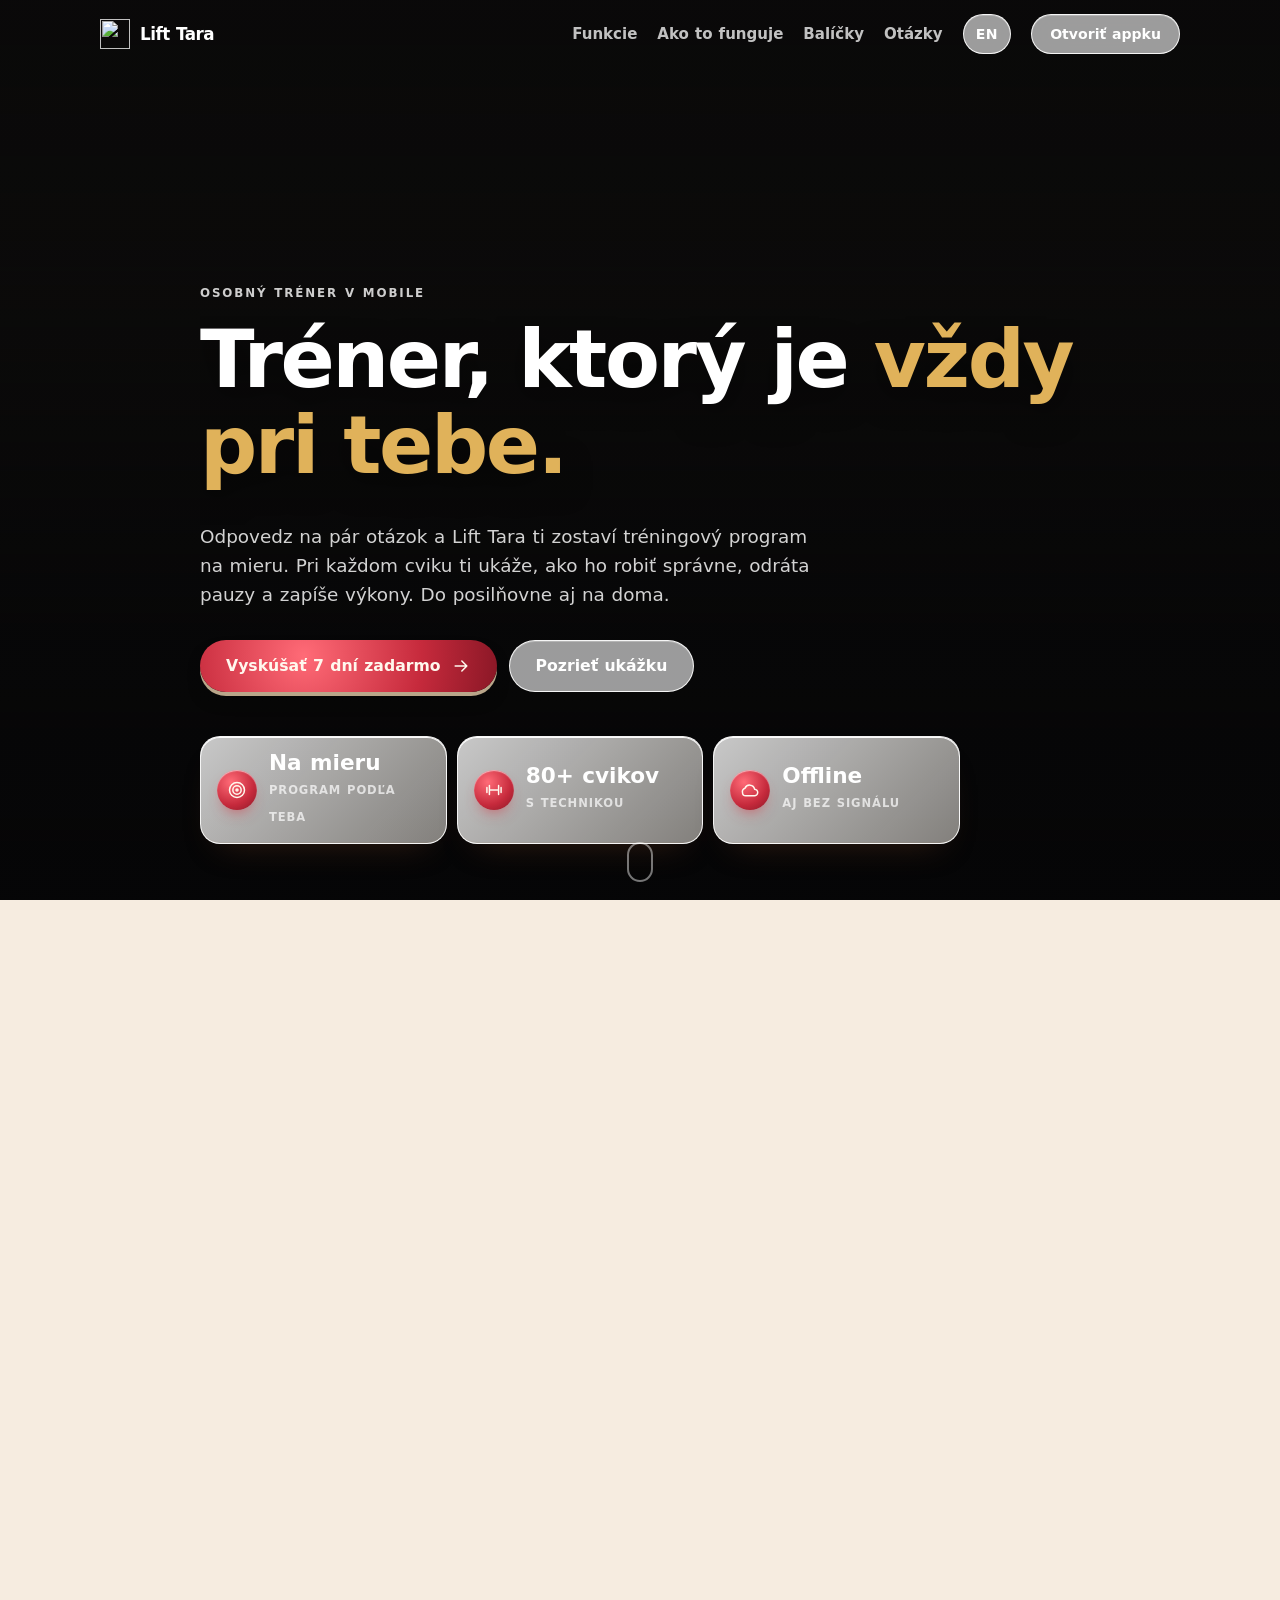
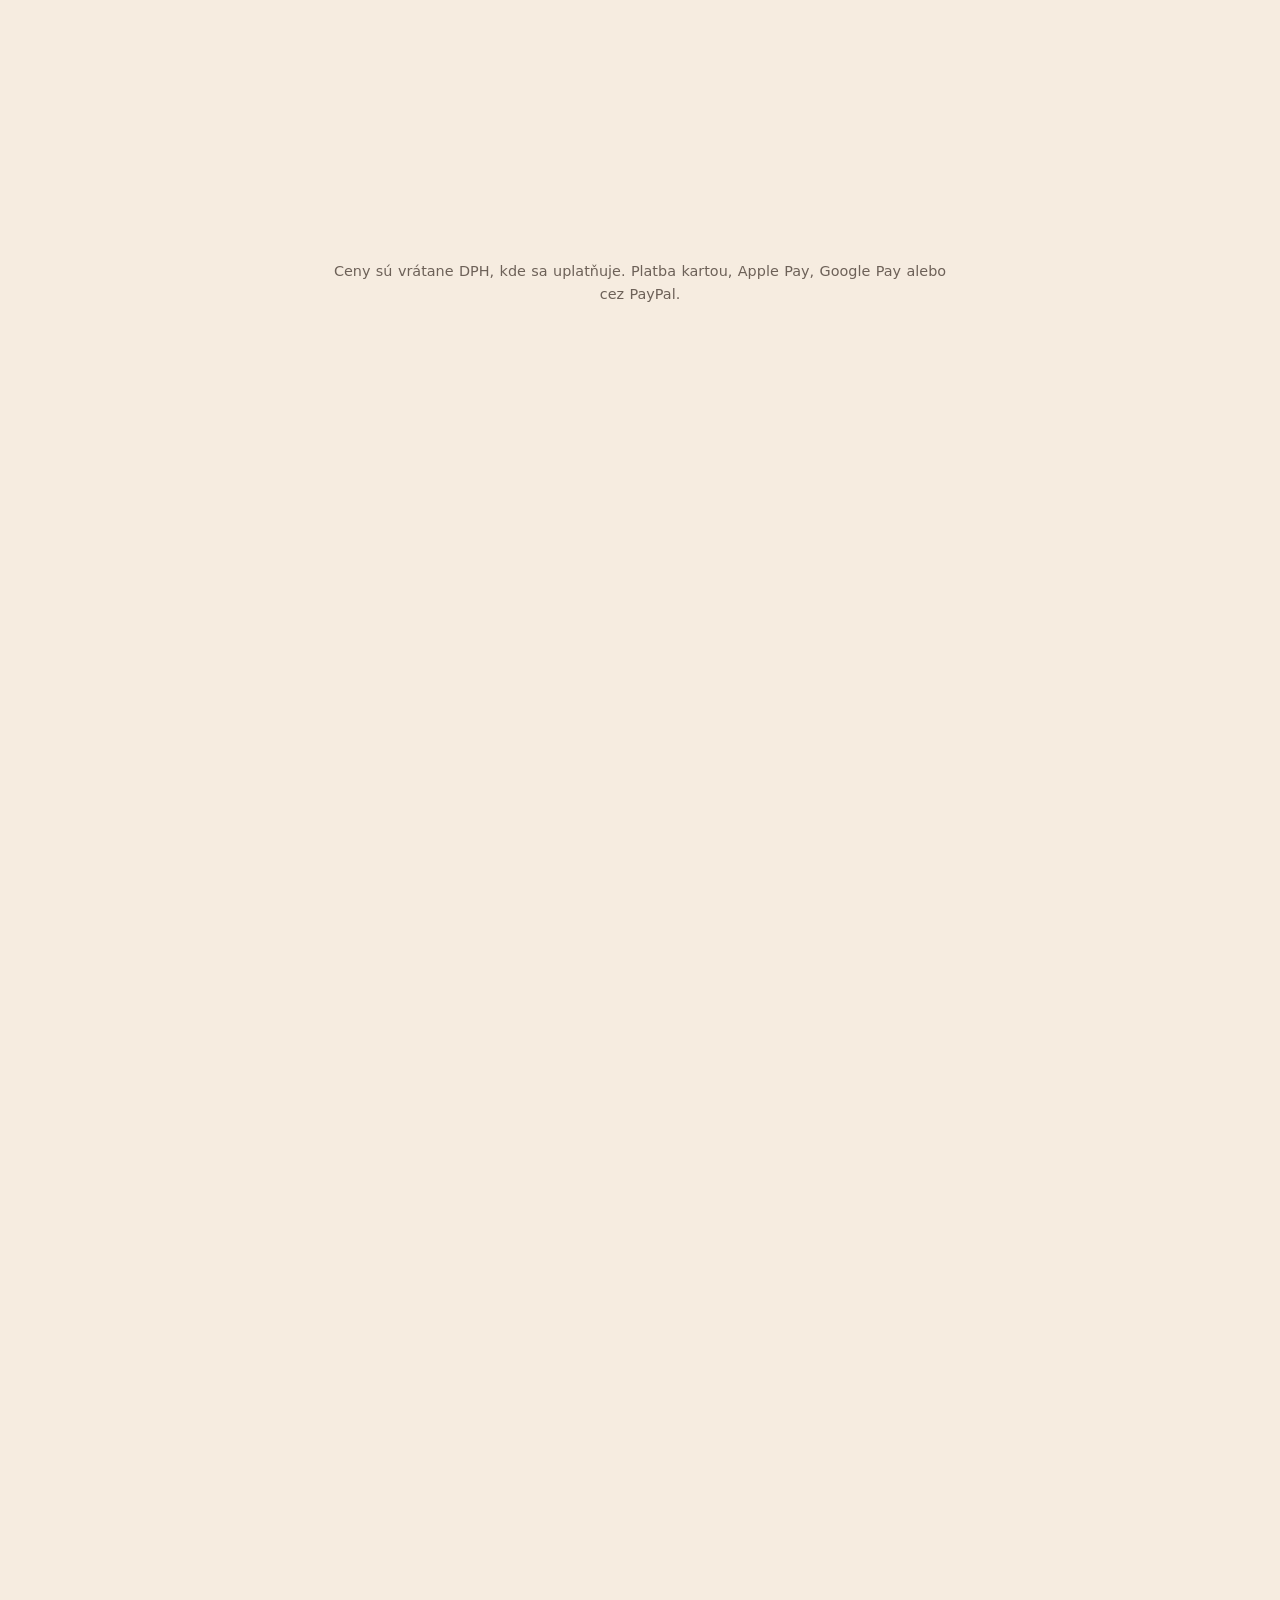
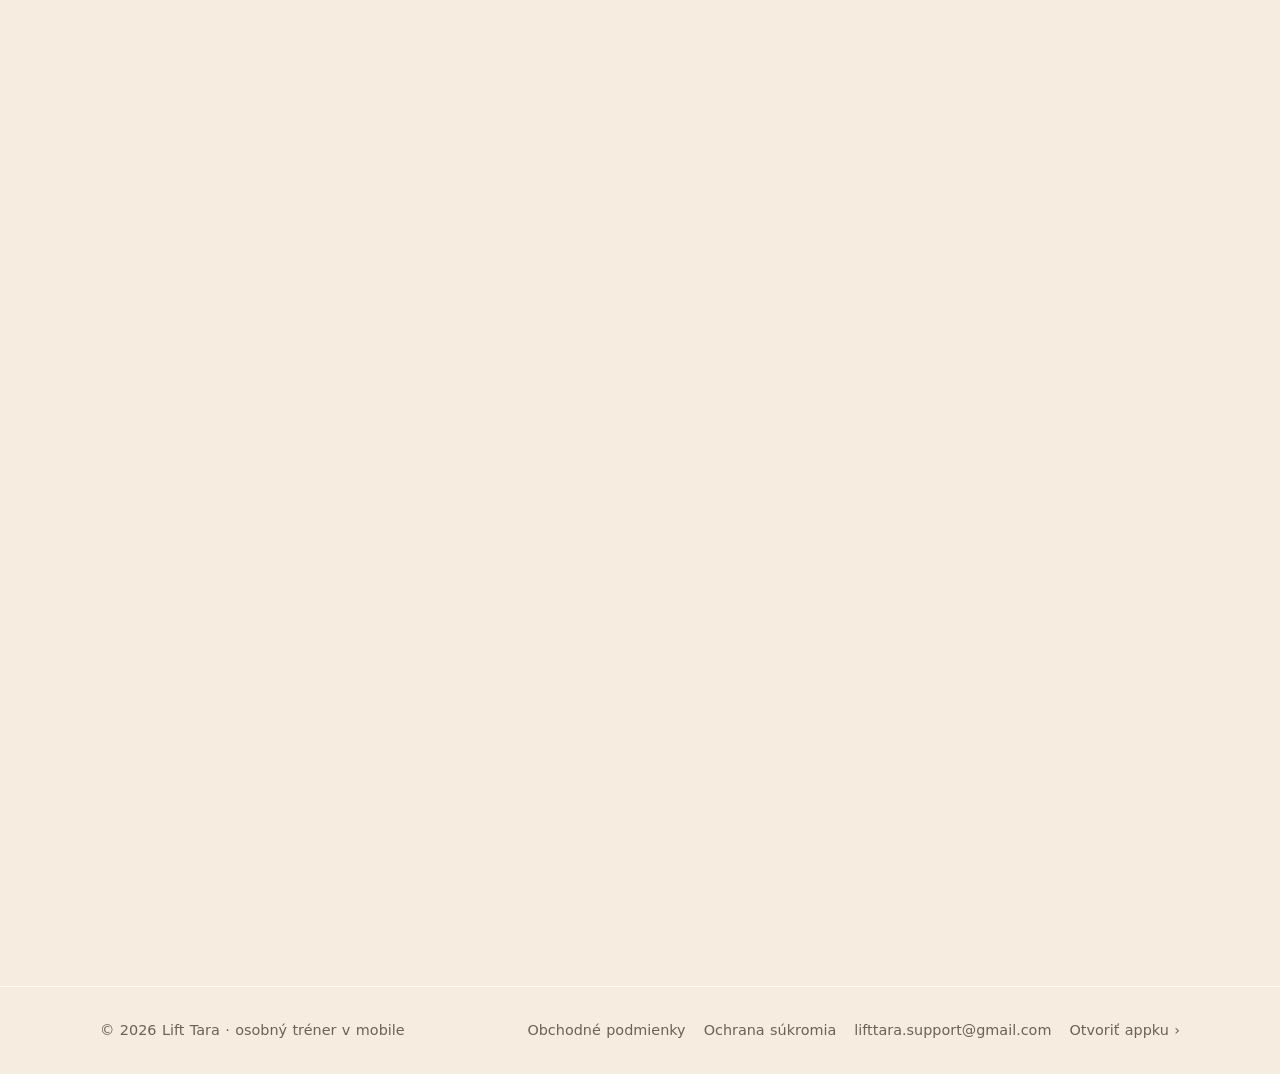
==== commit 929297cf: "Web: čísla krokov bez guliek – veľké číslo s prechodom zlatá → červená Co-Authored-By: Claude Opus 5" ====
--- a/index.html
+++ b/index.html
@@ -33,7 +33,7 @@
   <meta name="twitter:image" content="https://lifttara.github.io/icons/og.jpg?v=1">
   <link rel="preload" as="image" href="icons/hero.jpg">
   <style>html, body { background: #15100e; } @media (prefers-color-scheme: light) { html, body { background: #f7f1e6; } }</style>
-  <link rel="stylesheet" href="css/web.css?v=14">
+  <link rel="stylesheet" href="css/web.css?v=15">
   <script type="application/ld+json">
 [
  {
--- a/css/web.css
+++ b/css/web.css
@@ -512,3 +512,12 @@
 @media (hover: hover) { .step:hover .num { transform: scale(1.08) rotate(-6deg); } }
 /* guľky v jednej farbe – lesklá červená (bez striedania farieb) */
 .step:nth-child(n) .num, .feat-grid .card:nth-child(n) .ic { background: var(--pill-red) !important; box-shadow: 0 14px 24px -10px rgba(216, 48, 63, .85), inset 0 1px 1px rgba(255, 255, 255, .6), inset 0 -4px 8px rgba(80, 10, 18, .35) !important; }
+/* čísla krokov – bez guliek: veľké plné číslo s prechodom zlatá → červená a krátkou čiarou */
+.step:nth-child(n) .num {
+  width: auto !important; height: auto !important; border-radius: 0 !important; display: inline-block !important; box-shadow: none !important;
+  font-family: var(--font) !important; font-weight: 800 !important; font-size: 4.2rem !important; line-height: .9 !important; letter-spacing: -.06em !important;
+  background: linear-gradient(135deg, #f6d79a 0%, #e9b75c 35%, #d8303f 100%) !important; -webkit-background-clip: text !important; background-clip: text !important;
+  color: transparent !important; -webkit-text-stroke: 0 !important; text-shadow: none !important; margin-bottom: 22px !important; padding-bottom: 14px; position: relative;
+}
+.step .num::after { content: "" !important; top: auto !important; left: 0 !important; bottom: 0; width: 44px !important; height: 4px !important; border-radius: 999px !important; background: var(--pill-red) !important; box-shadow: 0 4px 12px rgba(216, 48, 63, .6); }
+@media (hover: hover) { .step:hover .num { transform: translateX(6px) !important; } }
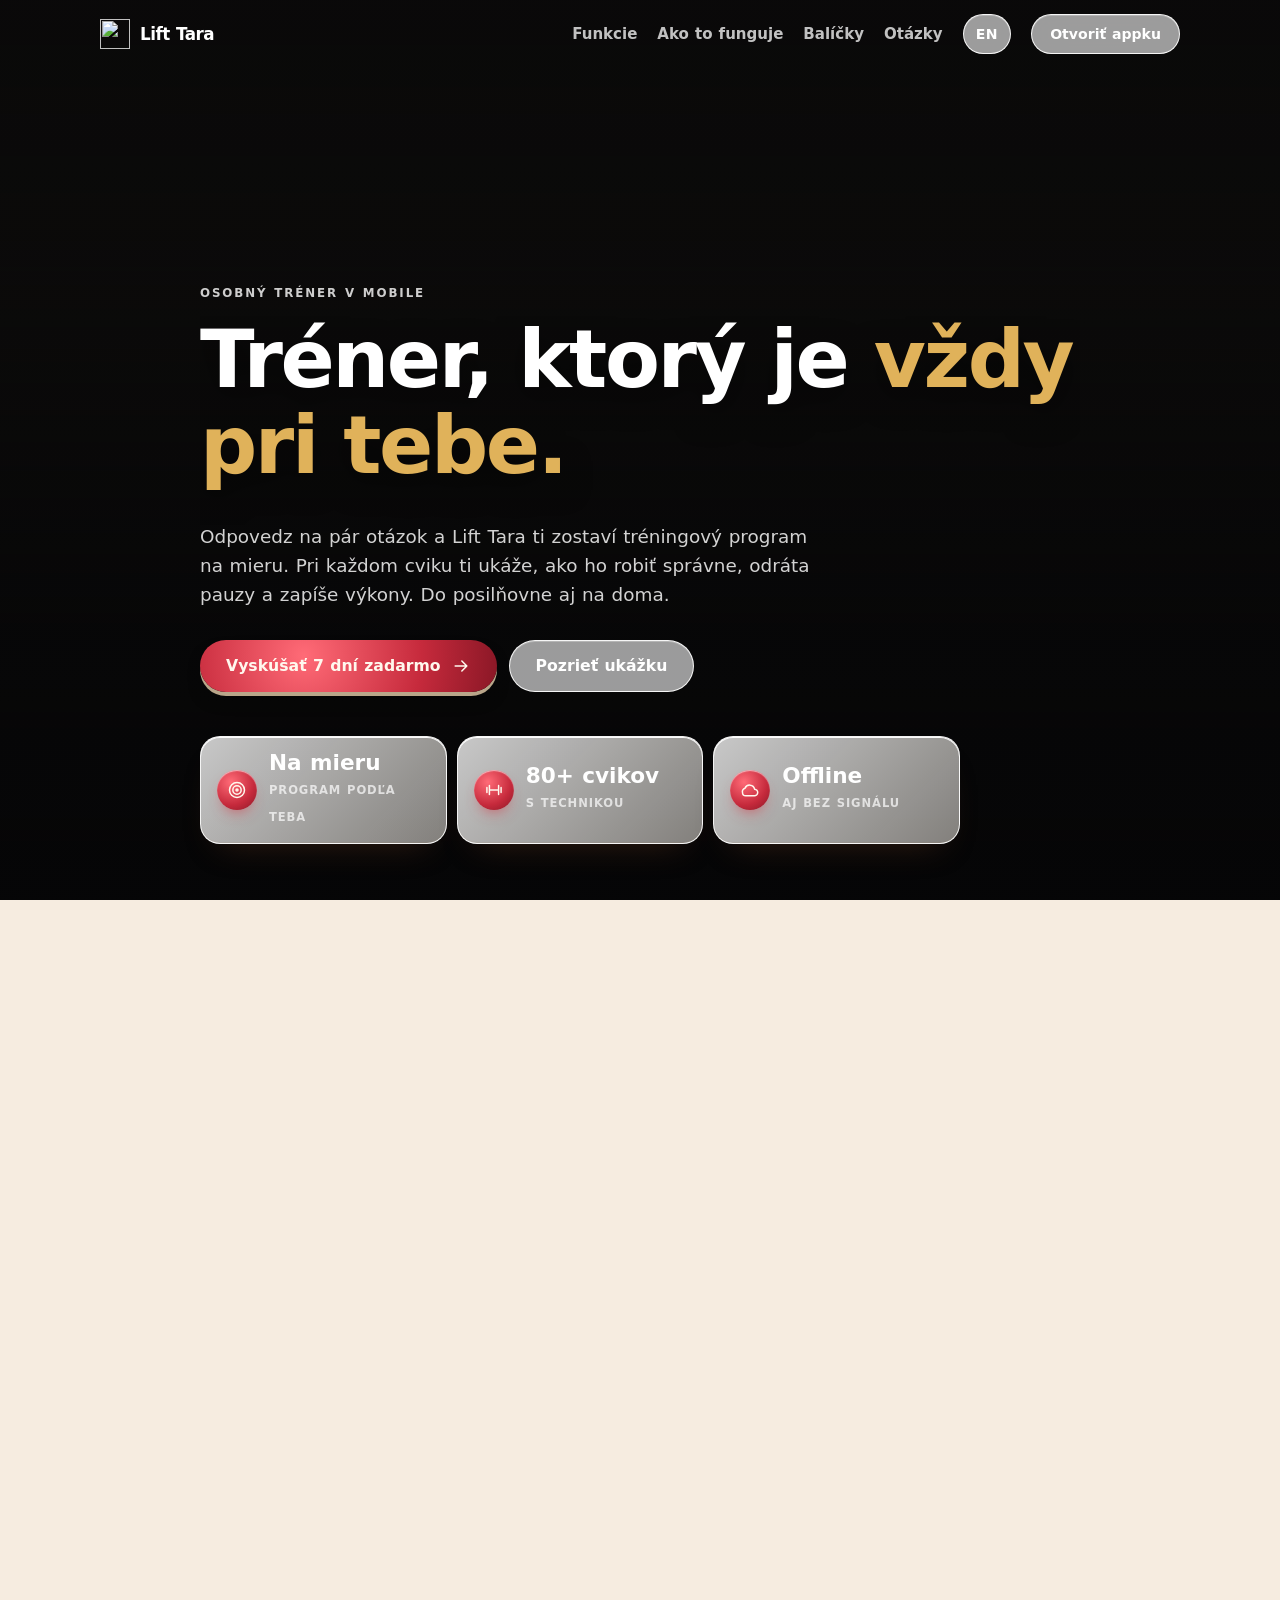
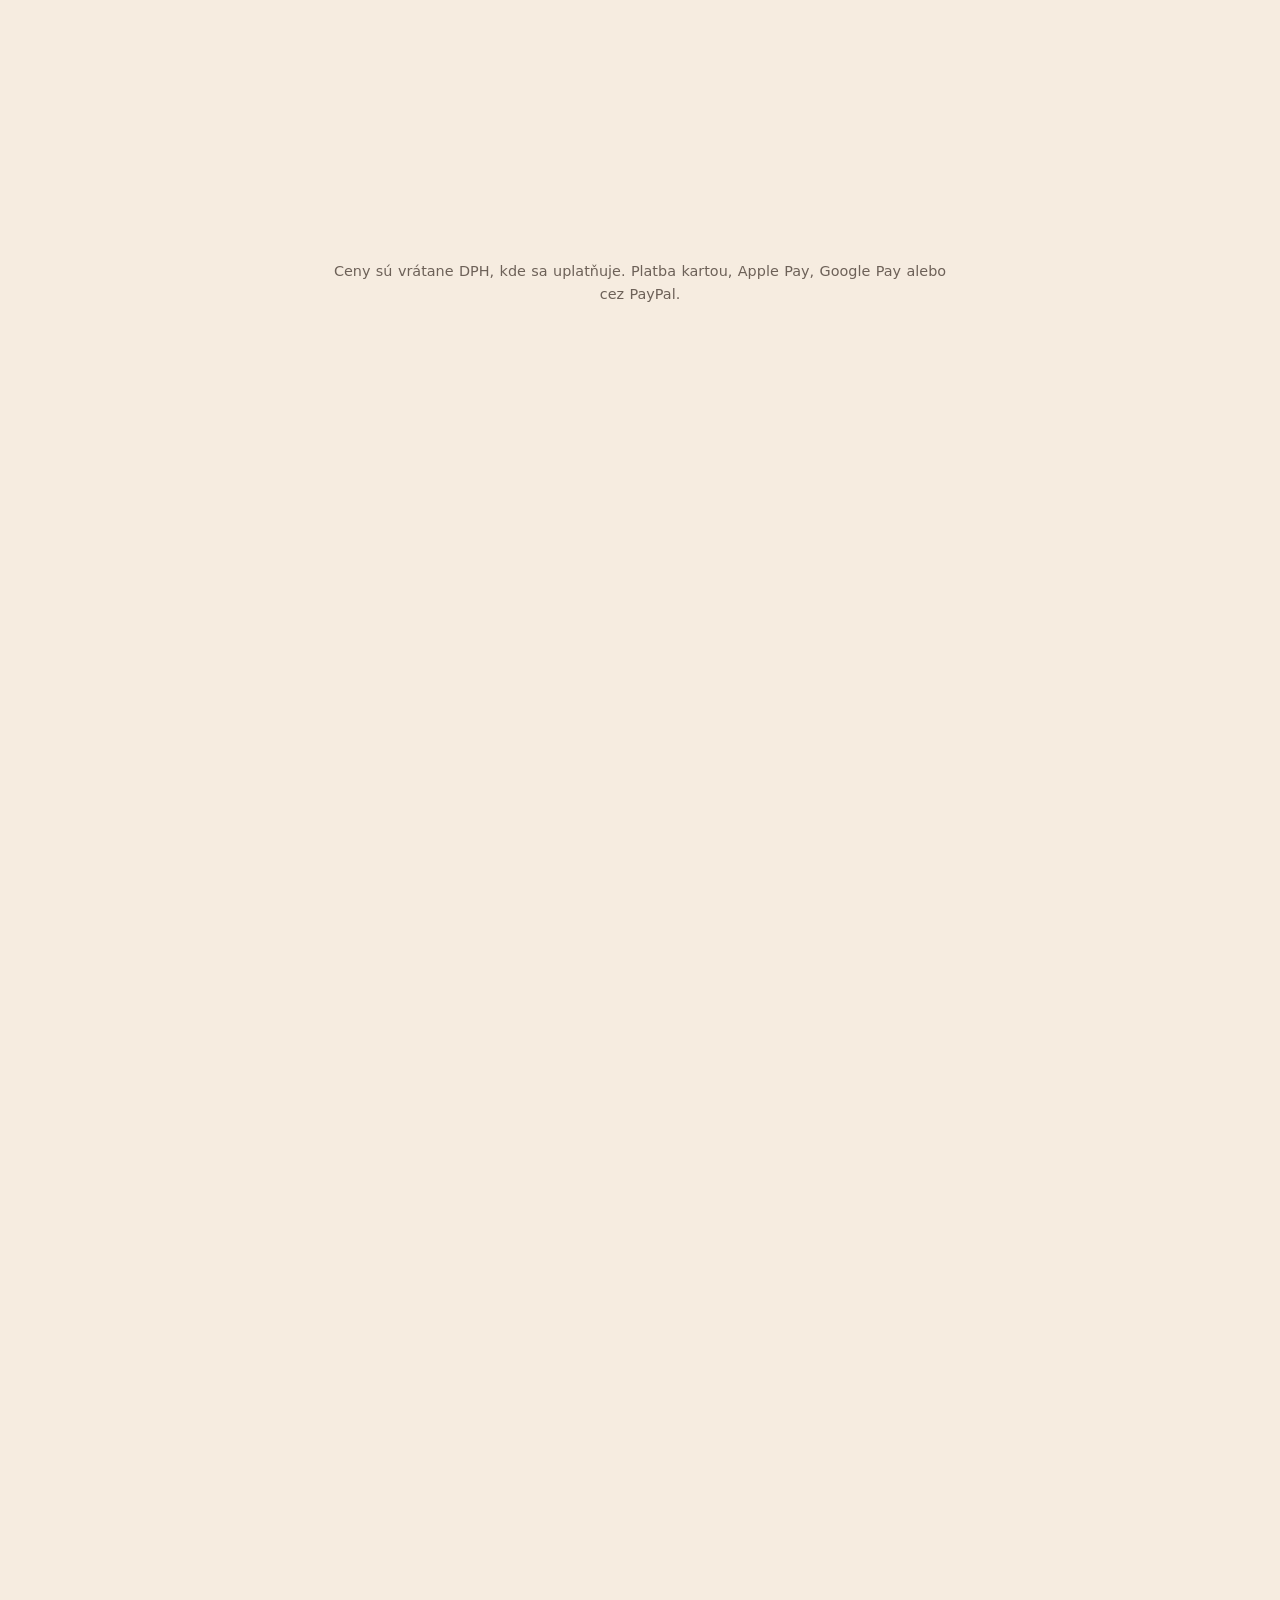
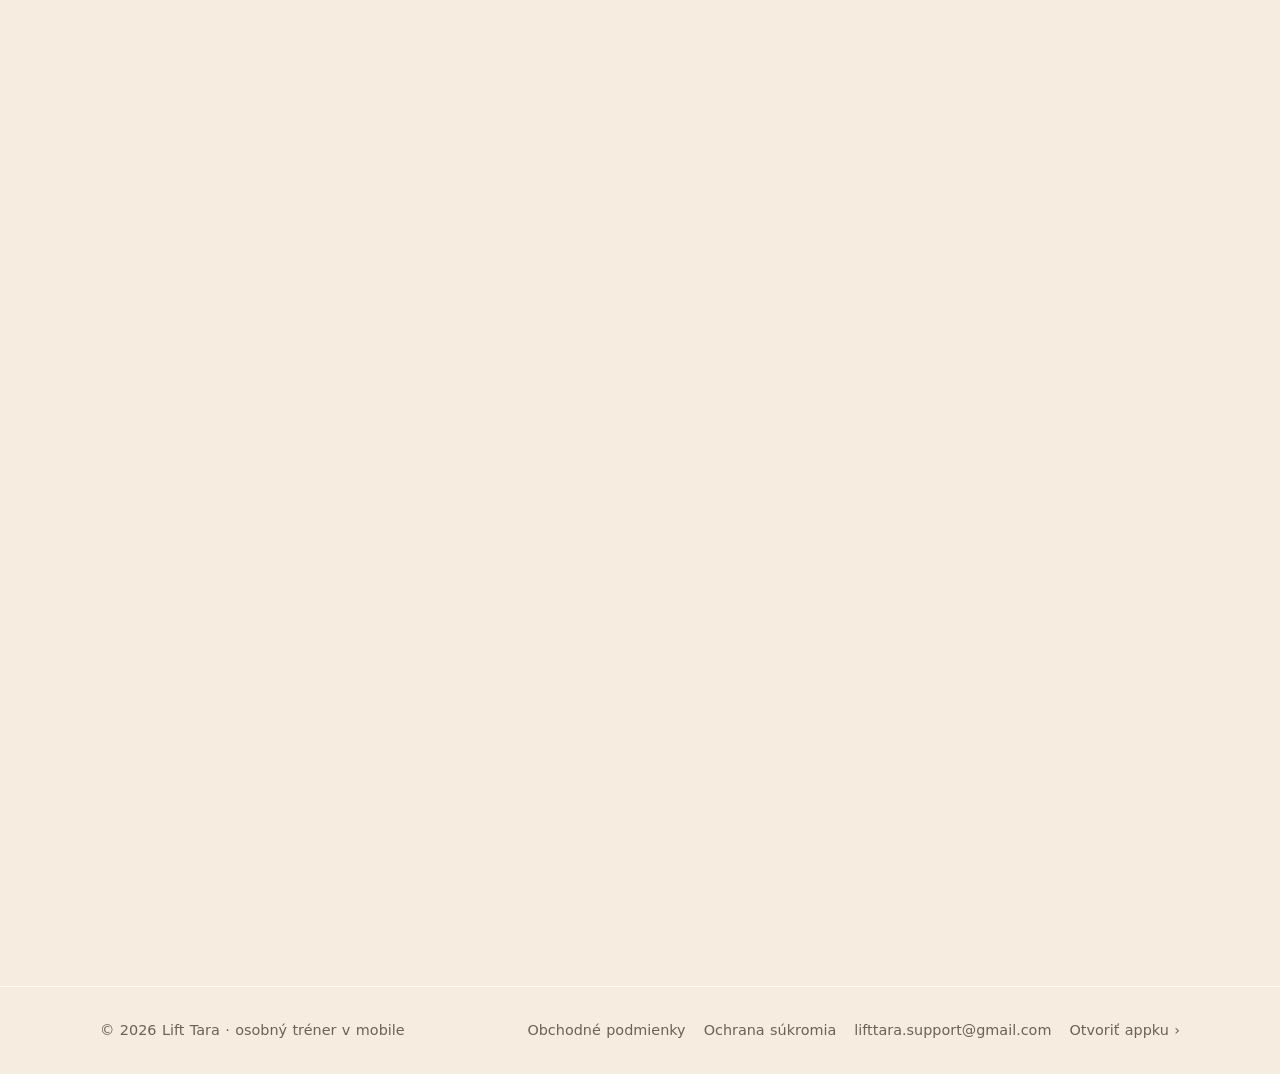
==== commit 5f58d18f: "Web: preč ikona myšky v úvode, viac miesta pod hlavičkou Co-Authored-By: Claude Opus 5.5 <noreply@an" ====
--- a/index.html
+++ b/index.html
@@ -2,6 +2,7 @@
 <html lang="sk">
 <head>
   <meta charset="utf-8">
+  <meta name="referrer" content="strict-origin-when-cross-origin">
   <meta name="viewport" content="width=device-width, initial-scale=1, viewport-fit=cover">
   <meta http-equiv="Content-Security-Policy" content="default-src 'self'; script-src 'self'; style-src 'self' 'sha256-IAyDNT/6G2NaZTyTSdvAUQ/pFZrWGkqhx0Gfecst/xU='; img-src 'self' data:; font-src 'self'; connect-src 'self'; object-src 'none'; base-uri 'self'; form-action 'self'; upgrade-insecure-requests">
   <title>Lift Tara – osobný tréner v mobile</title>
@@ -33,7 +34,7 @@
   <meta name="twitter:image" content="https://lifttara.github.io/icons/og.jpg?v=1">
   <link rel="preload" as="image" href="icons/hero.jpg">
   <style>html, body { background: #15100e; } @media (prefers-color-scheme: light) { html, body { background: #f7f1e6; } }</style>
-  <link rel="stylesheet" href="css/web.css?v=15">
+  <link rel="stylesheet" href="css/web.css?v=16">
   <script type="application/ld+json">
 [
  {
@@ -142,7 +143,6 @@
         </div>
         <div class="tiles"><div class="tile"><span class="ti"><svg class="i" viewBox="0 0 24 24" aria-hidden="true"><circle cx="12" cy="12" r="9"/><circle cx="12" cy="12" r="5"/><circle cx="12" cy="12" r="1.2"/></svg></span><div><b>Na mieru</b><span>program podľa teba</span></div></div><div class="tile"><span class="ti"><svg class="i" viewBox="0 0 24 24" aria-hidden="true"><path d="M6.5 6.5v11M17.5 6.5v11M3.5 9v6M20.5 9v6M6.5 12h11"/></svg></span><div><b>80+ cvikov</b><span>s technikou</span></div></div><div class="tile"><span class="ti"><svg class="i" viewBox="0 0 24 24" aria-hidden="true"><path d="M3 15a4 4 0 0 0 4 4h10a4 4 0 0 0 .5-8A6 6 0 0 0 6 10a4 4 0 0 0-3 5z"/></svg></span><div><b>Offline</b><span>aj bez signálu</span></div></div></div>
       </div>
-      <span class="scroll-hint" aria-hidden="true"></span>
     </section>
 
     <section id="funkcie" class="section">
--- a/css/web.css
+++ b/css/web.css
@@ -86,7 +86,7 @@
 @media (max-width: 760px) { .menu a:not(.btn) { display: none; } }
 
 /* ---------- Úvod na celú obrazovku ---------- */
-.hero-section { position: relative; min-height: 100svh; display: flex; align-items: flex-end; color: #fff; overflow: hidden; isolation: isolate; padding: 120px 0 56px; }
+.hero-section { position: relative; min-height: 100svh; display: flex; align-items: flex-end; color: #fff; overflow: hidden; isolation: isolate; padding: 150px 0 56px; }
 .hero-bg { position: absolute; inset: -8% 0; z-index: -2; background: #111 url(../icons/hero.jpg) 50% 40% / cover no-repeat; translate: 0 var(--py, 0px); animation: photo-in 1.4s var(--ease) both, kenburns 26s ease-in-out 1.4s infinite alternate; }
 .hero-section::after { content: ""; position: absolute; inset: 0; z-index: -1; background: linear-gradient(180deg, rgba(6, 6, 7, .45) 0%, rgba(6, 6, 7, .25) 30%, rgba(6, 6, 7, .78) 70%, rgba(6, 6, 7, .97) 100%); }
 @keyframes photo-in { from { opacity: 0; transform: scale(1.15); } }
@@ -103,10 +103,6 @@
 .tile b { display: block; font-size: 1.35rem; font-weight: 800; letter-spacing: -.02em; line-height: 1.1; white-space: nowrap; }
 .tile span { font-size: .72rem; font-weight: 700; letter-spacing: .08em; text-transform: uppercase; color: rgba(255, 255, 255, .7); }
 @media (max-width: 640px) { .tiles { grid-template-columns: 1fr 1fr; } .tiles .tile:last-child { grid-column: span 2; } .tile .ti { width: 34px; height: 34px; } }
-.scroll-hint { position: absolute; left: 50%; bottom: 18px; width: 26px; height: 40px; margin-left: -13px; border: 2px solid rgba(255, 255, 255, .45); border-radius: 14px; }
-.scroll-hint::after { content: ""; position: absolute; left: 50%; top: 8px; width: 4px; height: 8px; margin-left: -2px; border-radius: 2px; background: #fff; animation: scroll-dot 1.8s ease-in-out infinite; }
-@keyframes scroll-dot { 0% { opacity: 0; transform: translateY(0); } 40% { opacity: 1; } 100% { opacity: 0; transform: translateY(12px); } }
-@media (max-width: 640px) { .scroll-hint { display: none; } }
 
 /* nábeh úvodu */
 .hero-in > * { animation: soft-up .8s var(--ease) both; }
